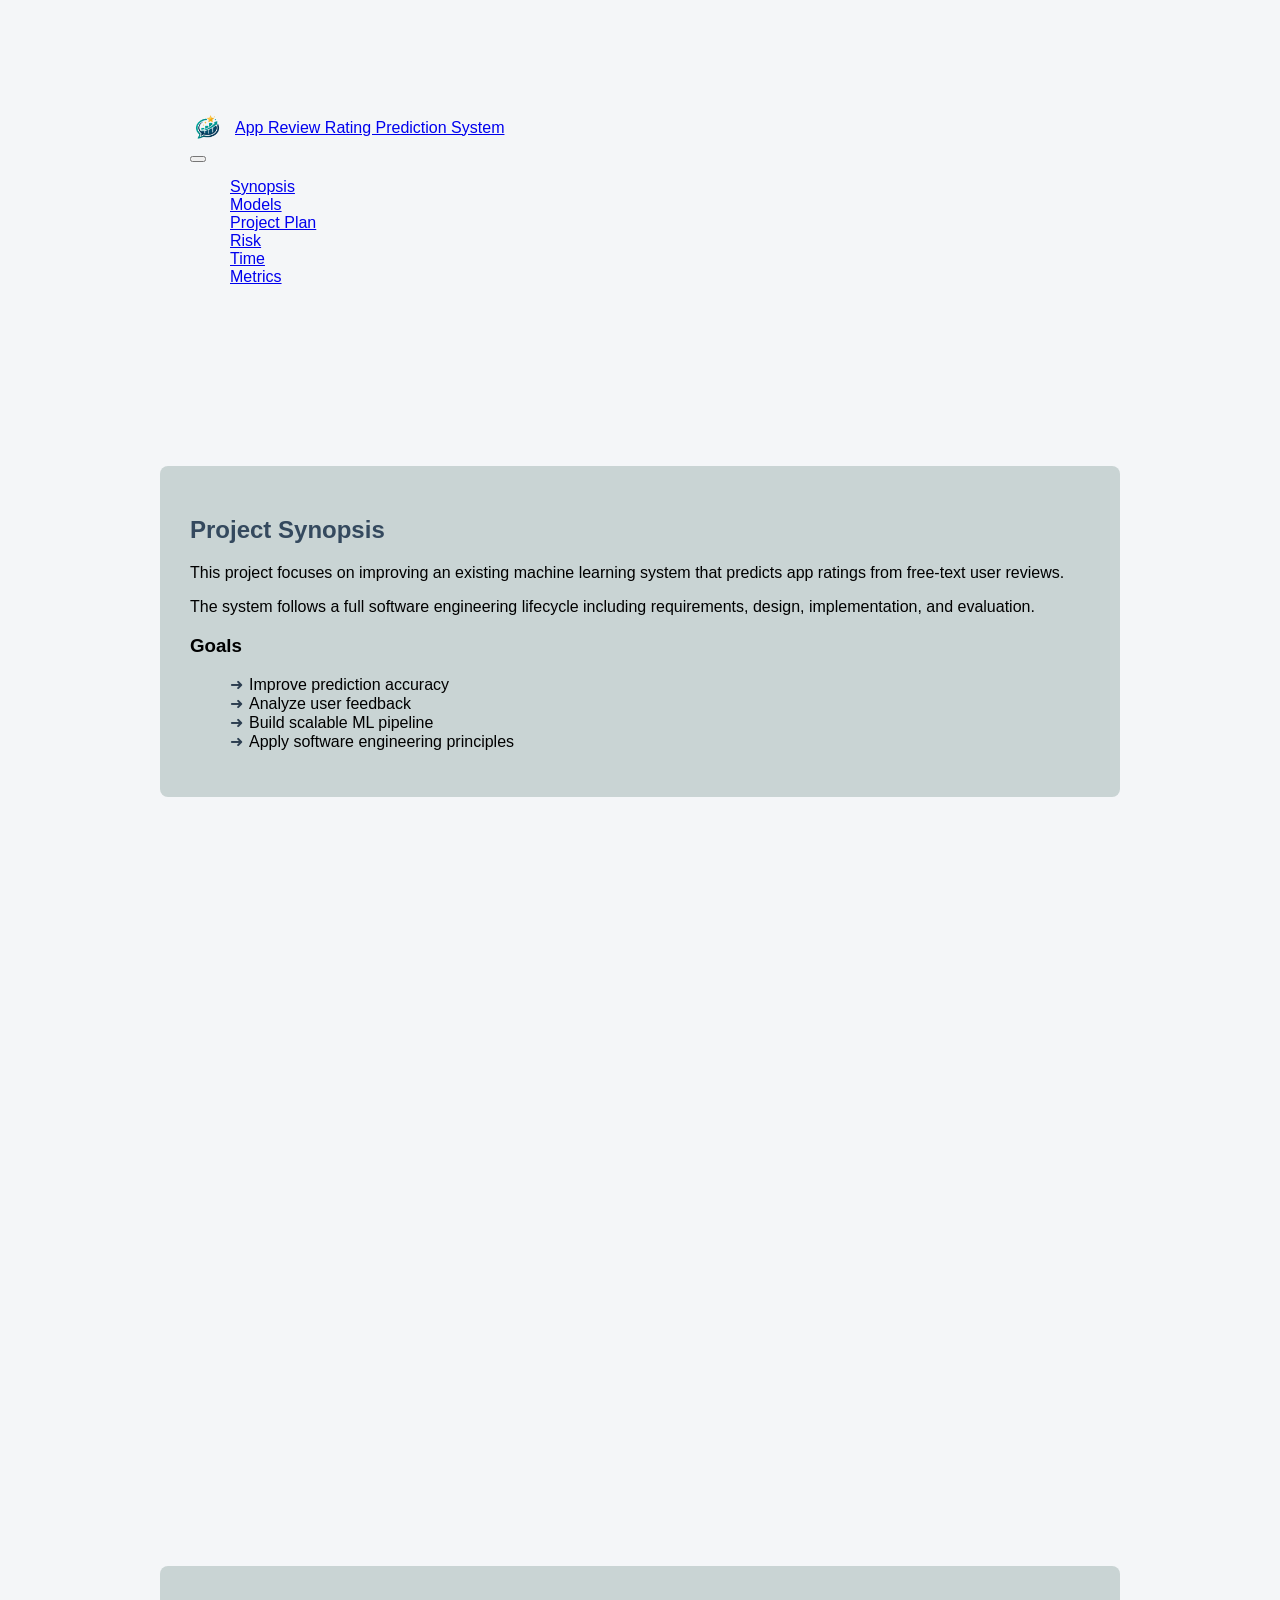
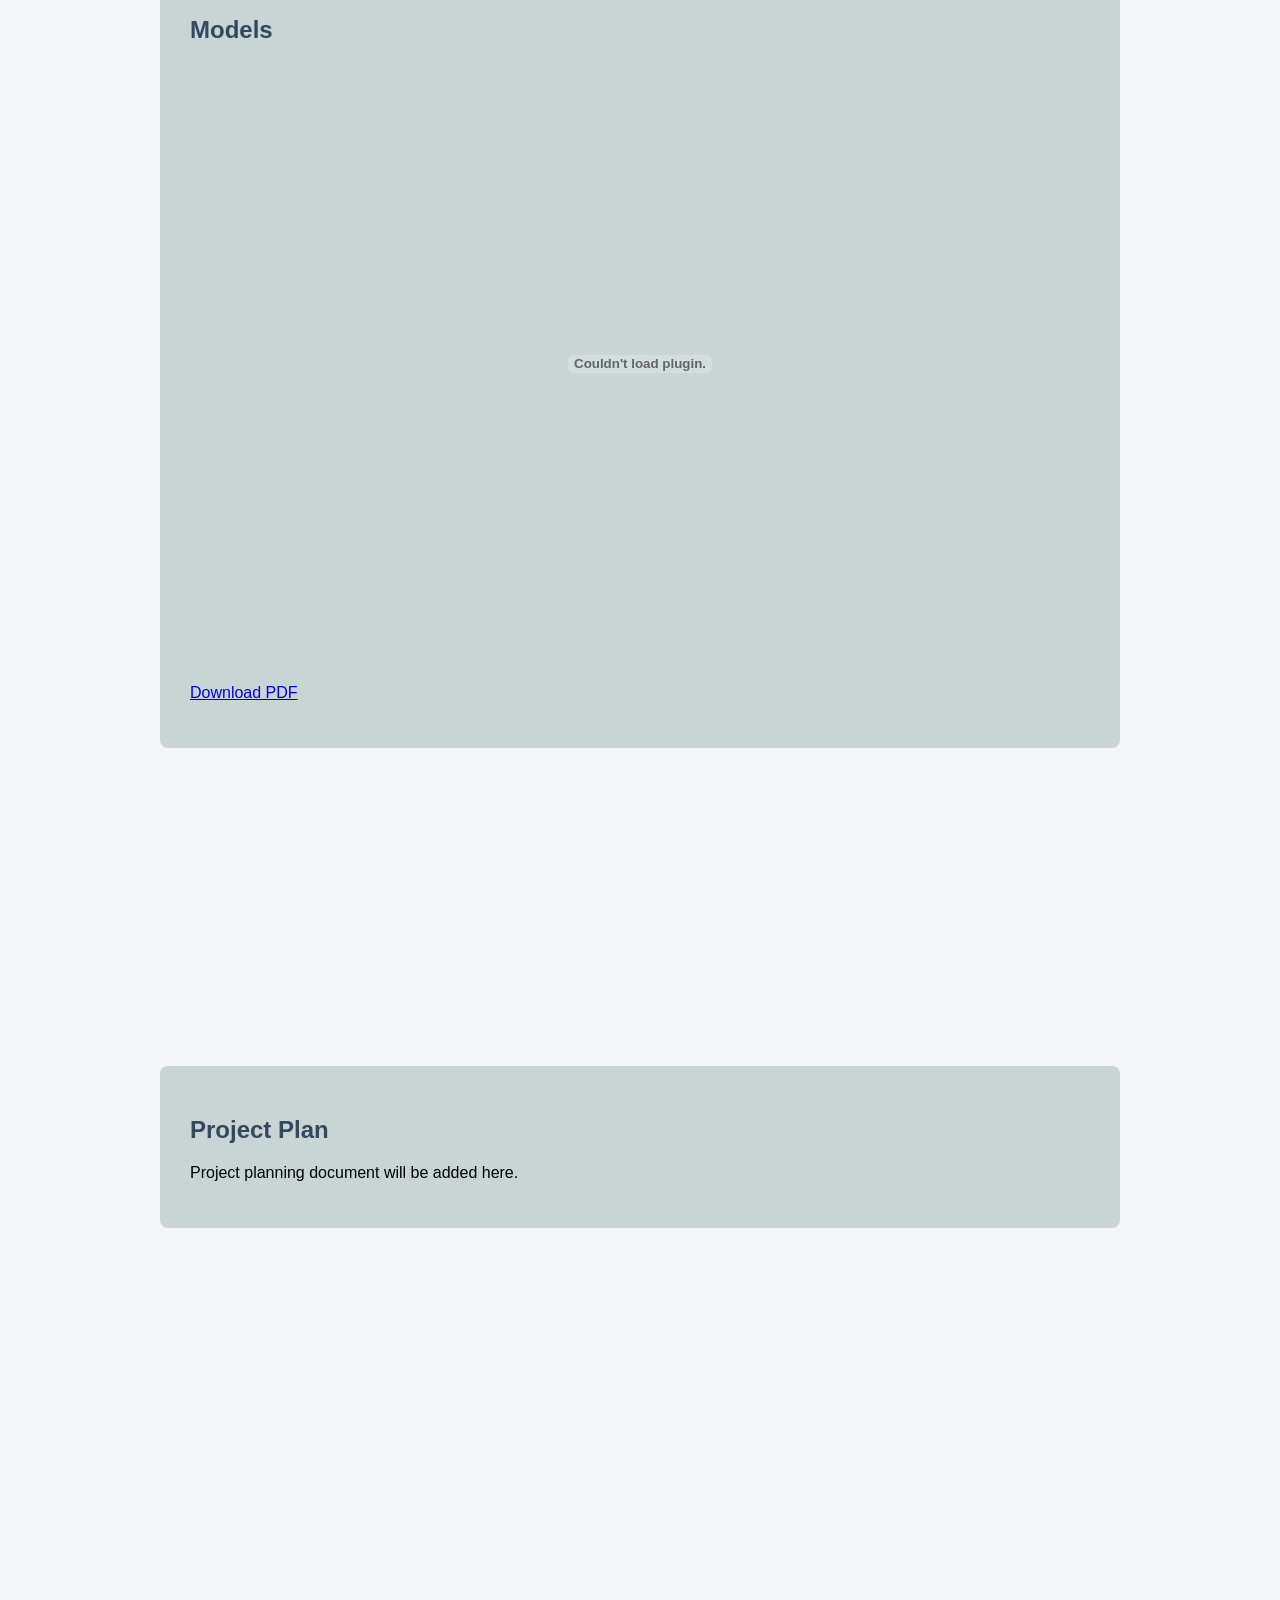
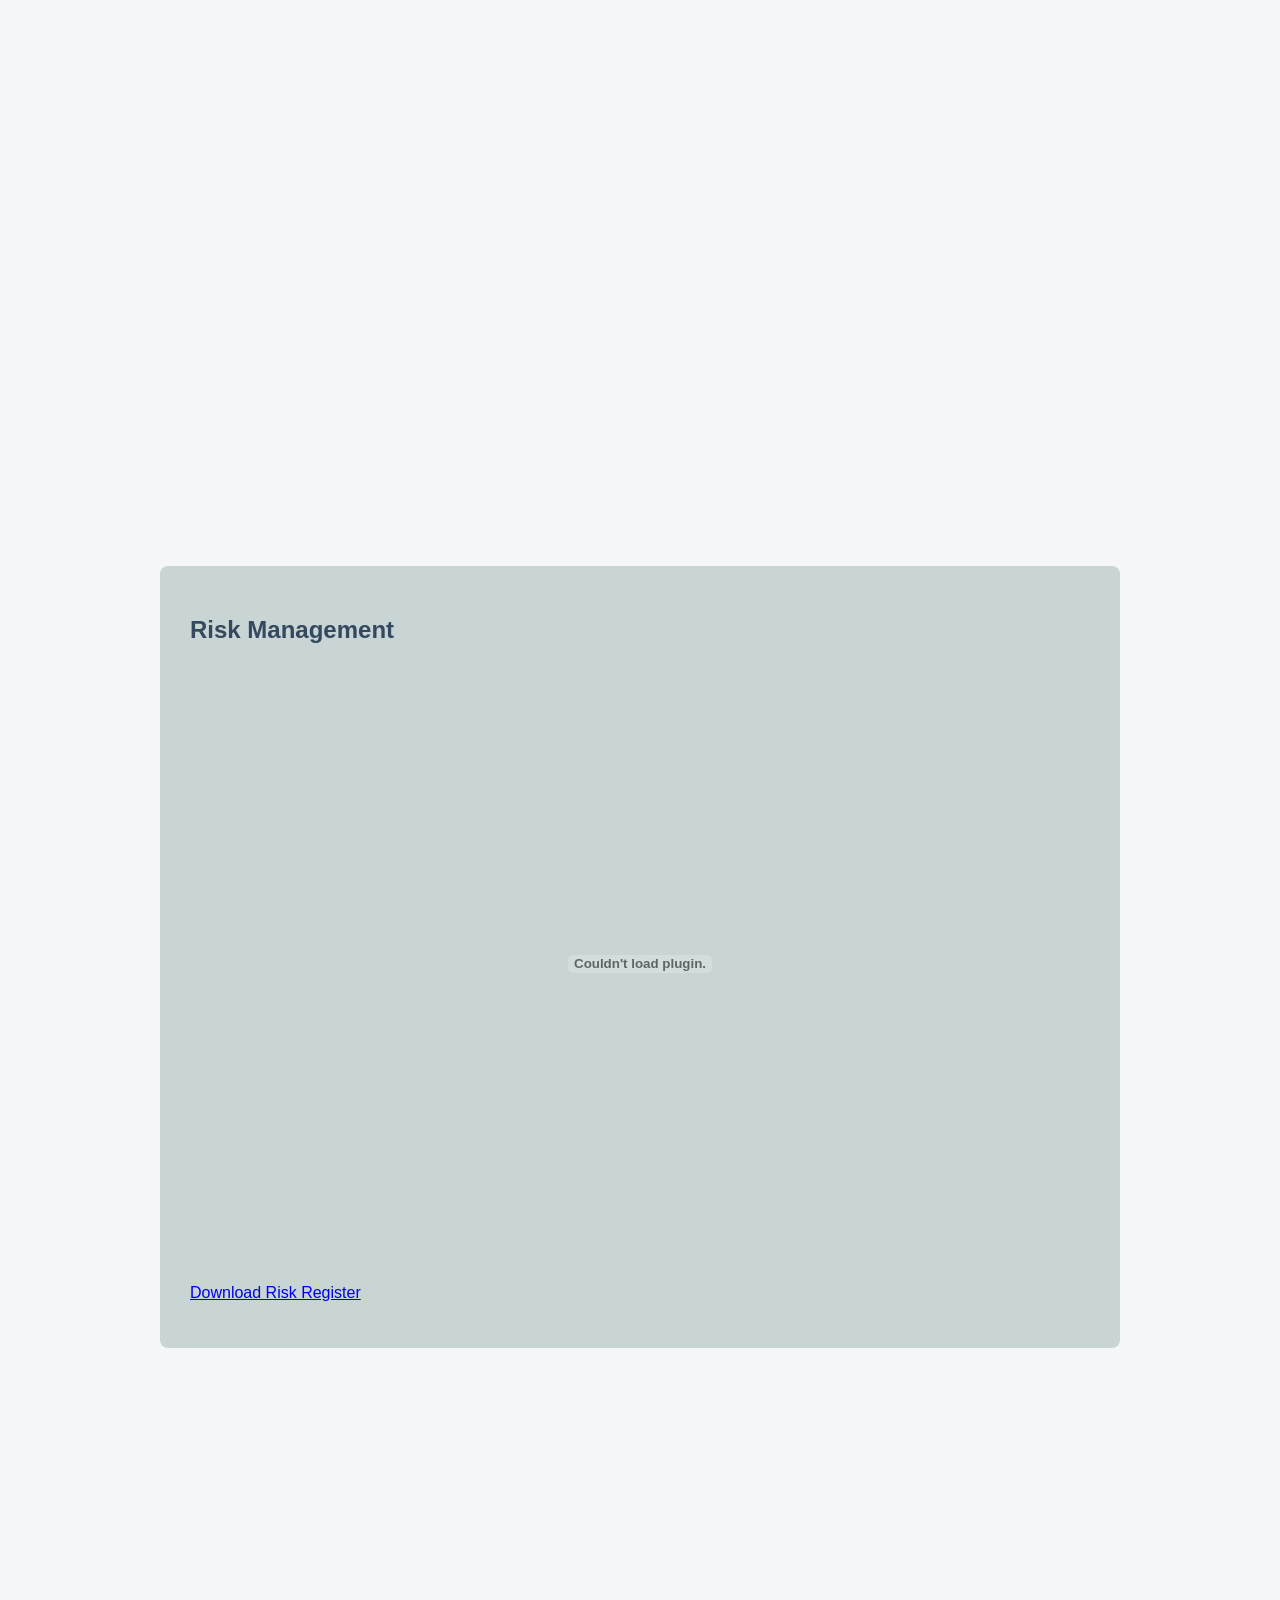
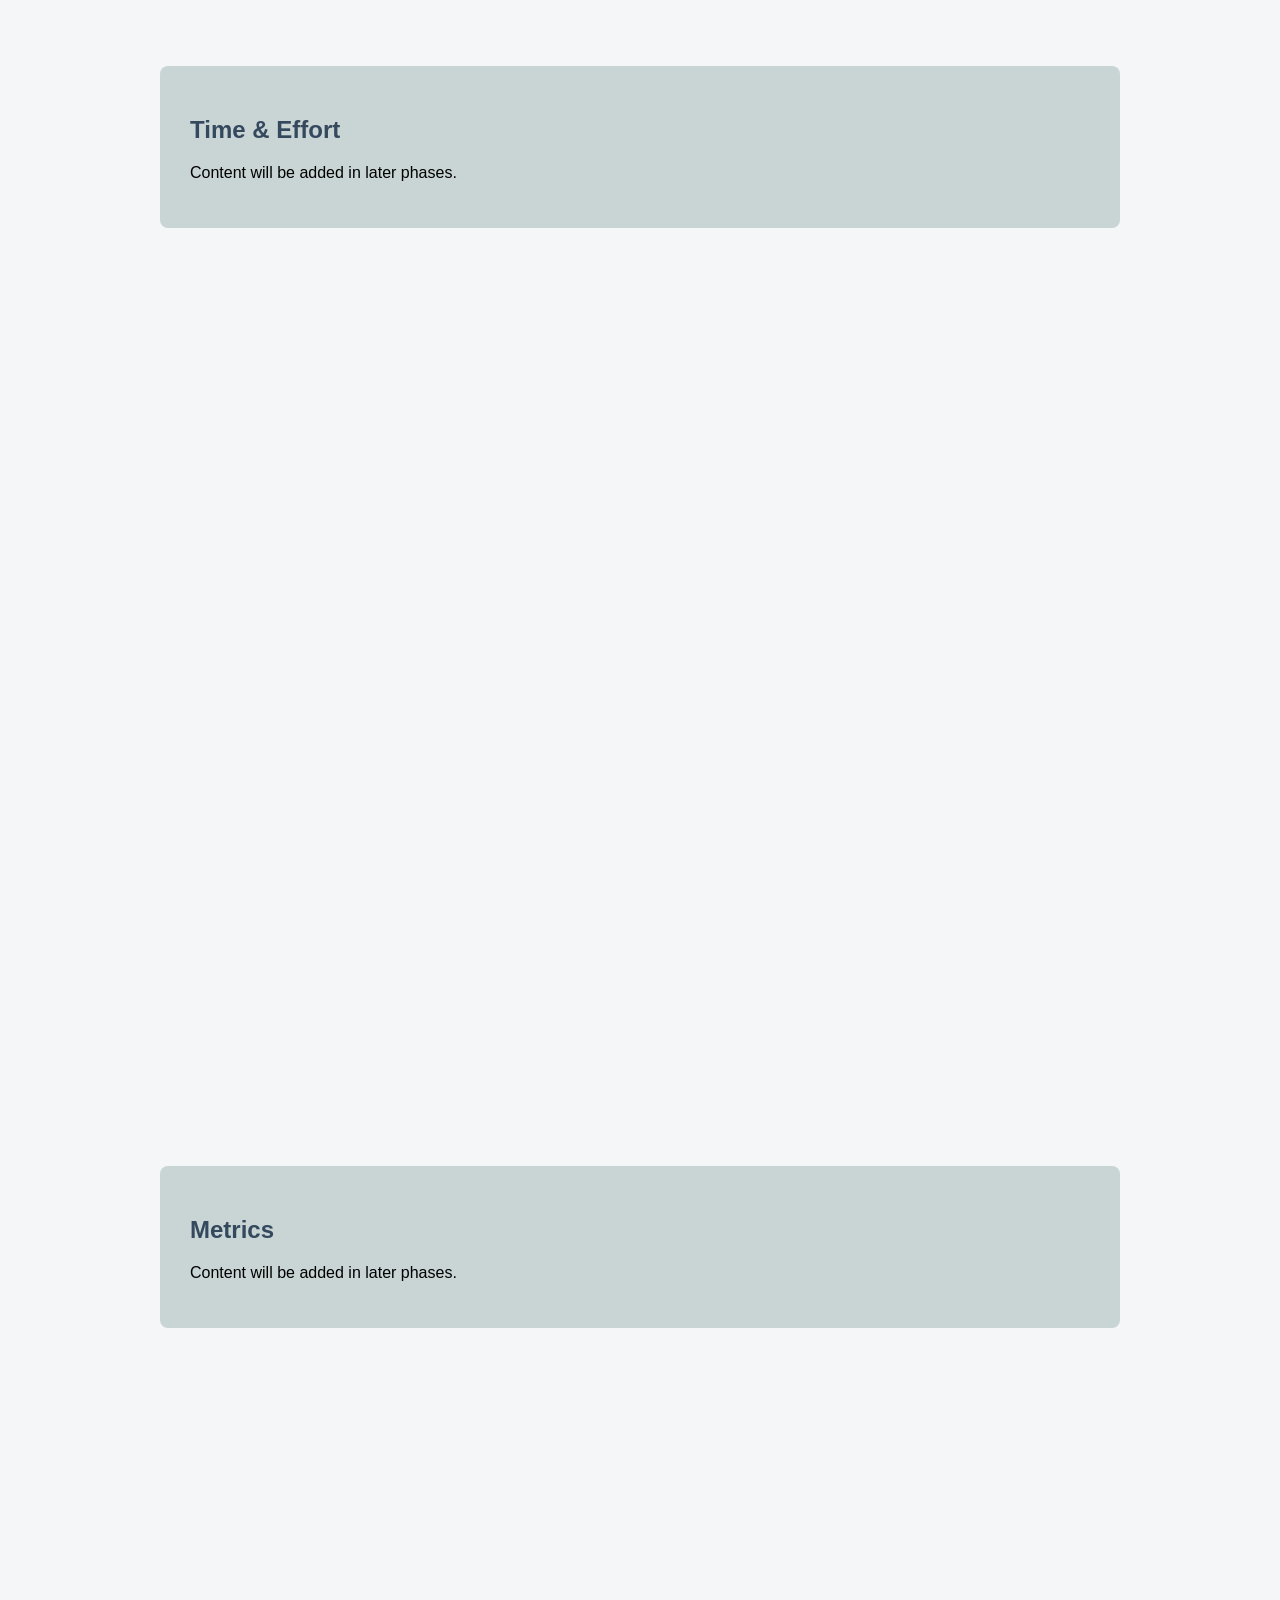
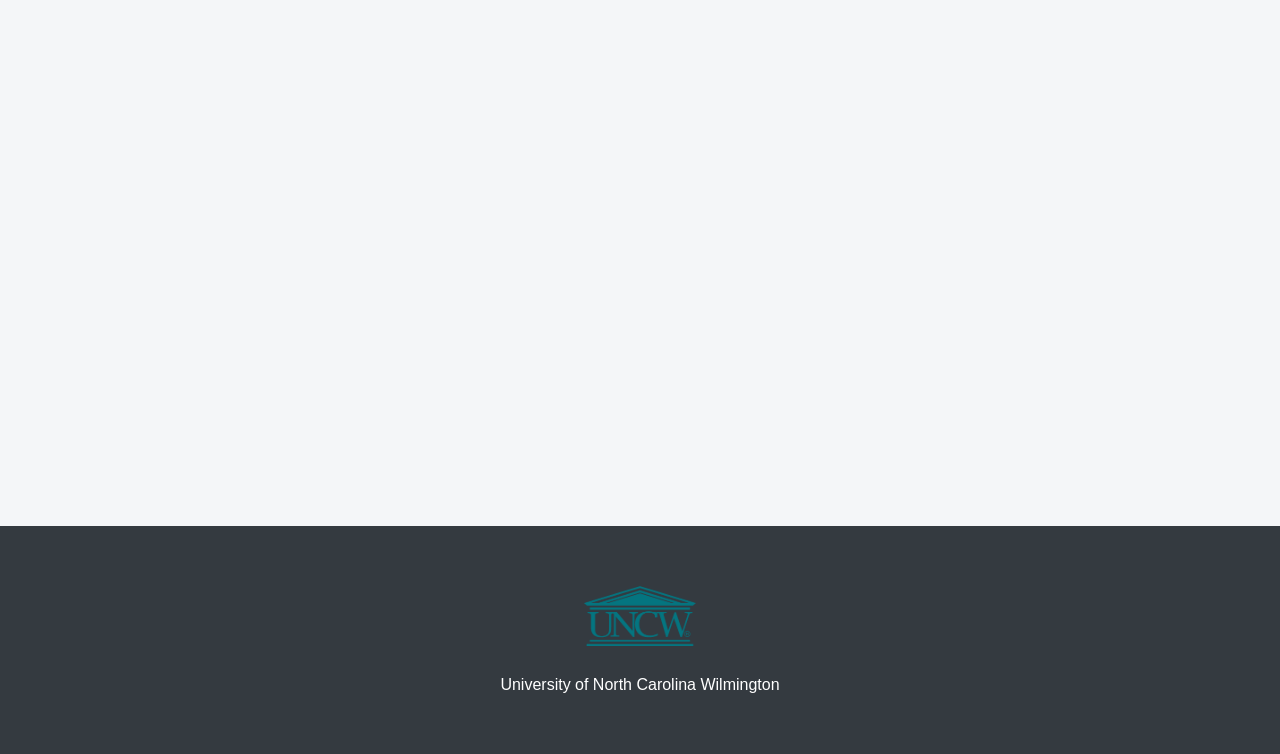
==== index.html @ 2e6eb242 "Add initial webpage files" ====
<!DOCTYPE html>
<html lang="en">

<head>
    <meta charset="utf-8">
    <meta name="viewport" content="width=device-width, initial-scale=1">

    <title>App Review Project</title>

    <link href="vendor/bootstrap/css/bootstrap.min.css" rel="stylesheet">
    <link href="css/scrolling-nav.css" rel="stylesheet">
    <link href="css/custom.css" rel="stylesheet">

</head>

<body id="page-top">

<!-- NAVBAR -->
<nav class="navbar navbar-expand-lg navbar-dark bg-dark fixed-top" id="mainNav">
    <div class="container">

        <a class="navbar-brand js-scroll-trigger" href="#page-top" style="display:flex; align-items:center; padding:0;">
            <img src="contents/app_logo.png" style="height:35px; margin-right:10px;" alt="Logo">
            <span style="font-size:16px; white-space:nowrap;">
                App Review Rating Prediction System
            </span>
        </a>

        <button class="navbar-toggler" type="button"
            data-toggle="collapse"
            data-target="#navbarResponsive">

            <span class="navbar-toggler-icon"></span>
        </button>

        <div class="collapse navbar-collapse" id="navbarResponsive">
            <ul class="navbar-nav ml-auto">

        <li class="nav-item"><a class="nav-link js-scroll-trigger" href="#synopsis">Synopsis</a></li>
        <li class="nav-item"><a class="nav-link js-scroll-trigger" href="#models">Models</a></li>
        <li class="nav-item"><a class="nav-link js-scroll-trigger" href="#plan">Project Plan</a></li>
        <li class="nav-item"><a class="nav-link js-scroll-trigger" href="#risk">Risk</a></li>
        <li class="nav-item"><a class="nav-link js-scroll-trigger" href="#time">Time</a></li>
        <li class="nav-item"><a class="nav-link js-scroll-trigger" href="#metrics">Metrics</a></li>

            </ul>
        </div>

    </div>
</nav>

<!-- SYNOPSIS -->
<section id="synopsis">
    <div class="container content-box">

        <h2>Project Synopsis</h2>

        <p>
        This project focuses on improving an existing machine learning system that predicts app ratings from free-text user reviews.
        </p>

        <p>
        The system follows a full software engineering lifecycle including requirements, design, implementation, and evaluation.
        </p>

        <h3>Goals</h3>
        <ul>
            <li>Improve prediction accuracy</li>
            <li>Analyze user feedback</li>
            <li>Build scalable ML pipeline</li>
            <li>Apply software engineering principles</li>
        </ul>

    </div>
</section>

<!-- MODELS -->
<section id="models">
    <div class="container content-box">
        <h2>Models</h2>

        <embed src="contents/model.pdf" width="100%" height="600px">

        <p>
            <a href="contents/model.pdf" target="_blank">Download PDF</a>
        </p>
    </div>
</section>

<!-- PROJECT PLAN -->
<section id="plan">
    <div class="container content-box">
        <h2>Project Plan</h2>
        <p>Project planning document will be added here.</p>
    </div>
</section>

<!-- RISK -->
<section id="risk">
    <div class="container content-box">
        <h2>Risk Management</h2>

        <embed src="contents/risk_register.pdf" width="100%" height="600px">

        <p>
            <a href="contents/risk_register.pdf" target="_blank">Download Risk Register</a>
        </p>
    </div>
</section>

<!-- TIME -->
<section id="time">
    <div class="container content-box">
        <h2>Time & Effort</h2>
        <p>Content will be added in later phases.</p>
    </div>
</section>

<!-- METRICS -->
<section id="metrics">
    <div class="container content-box">
        <h2>Metrics</h2>
        <p>Content will be added in later phases.</p>
    </div>
</section>

<footer class="footer">
    <div class="container text-center">

        <img src="contents/logo.png" 
             alt="UNCW Logo" 
             style="height:60px; width:auto; margin-bottom:10px;">

        <p>University of North Carolina Wilmington</p>

    </div>
</footer>

<script src="vendor/jquery/jquery.min.js"></script>
<script src="vendor/bootstrap/js/bootstrap.bundle.min.js"></script>
<script src="vendor/jquery-easing/jquery.easing.min.js"></script>
<script src="js/scrolling-nav.js"></script>

</body>
</html>
---- css/scrolling-nav.css ----
/*!
 * Start Bootstrap - Scrolling Nav (https://startbootstrap.com/template-overviews/scrolling-nav)
 * Copyright 2013-2017 Start Bootstrap
 * Licensed under MIT (https://github.com/BlackrockDigital/startbootstrap-scrolling-nav/blob/master/LICENSE)
 */

header {
  padding: 154px 0 100px;
}

@media (min-width: 992px) {
  header {
    padding: 156px 0 100px;
  }
}

section {
  padding: 150px 0;
}

.tabSpace{
    padding-left:2em;
}
---- css/custom.css ----
/* =========================
   BASE
========================= */

body {
    margin: 0;
    padding-top: 70px;
    background-color: #f4f6f8;
    font-family: 'Segoe UI', sans-serif;
    scroll-behavior: smooth;
}

/* =========================
   NAVBAR
========================= */
.navbar-brand {
    padding-top: 0 !important;
    padding-bottom: 0 !important;
}

.navbar-nav .nav-link {
    padding-top: 0 !important;
    padding-bottom: 0 !important;
}

/* =========================
   CONTENT BOX
========================= */

.container {
    max-width: 900px;
    margin: 40px auto;
}

.content-box {
    background: rgb(201, 212, 212);
    padding: 30px;
    border-radius: 8px;
}

/* =========================
   HEADINGS
========================= */

h1 {
    color: #2c3e50;
}

h2 {
    color: #34495e;
}

/* =========================
   SECTIONS
========================= */

section {
    padding: 100px 60px;
    min-height: 100vh;
}

/* =========================
   LIST STYLE
========================= */

ul {
    margin-top: 15px;
    list-style: none;
}

section ul li {
    display: flex;
    align-items: center;
    gap: 6px;
}

section ul li::before {
    content: "➜";
    color: #2c3e50;
}

/* =========================
   FOOTER
========================= */

.footer {
    text-align: center;
    padding: 20px;
    background-color: #343a40;
    color: white;
}
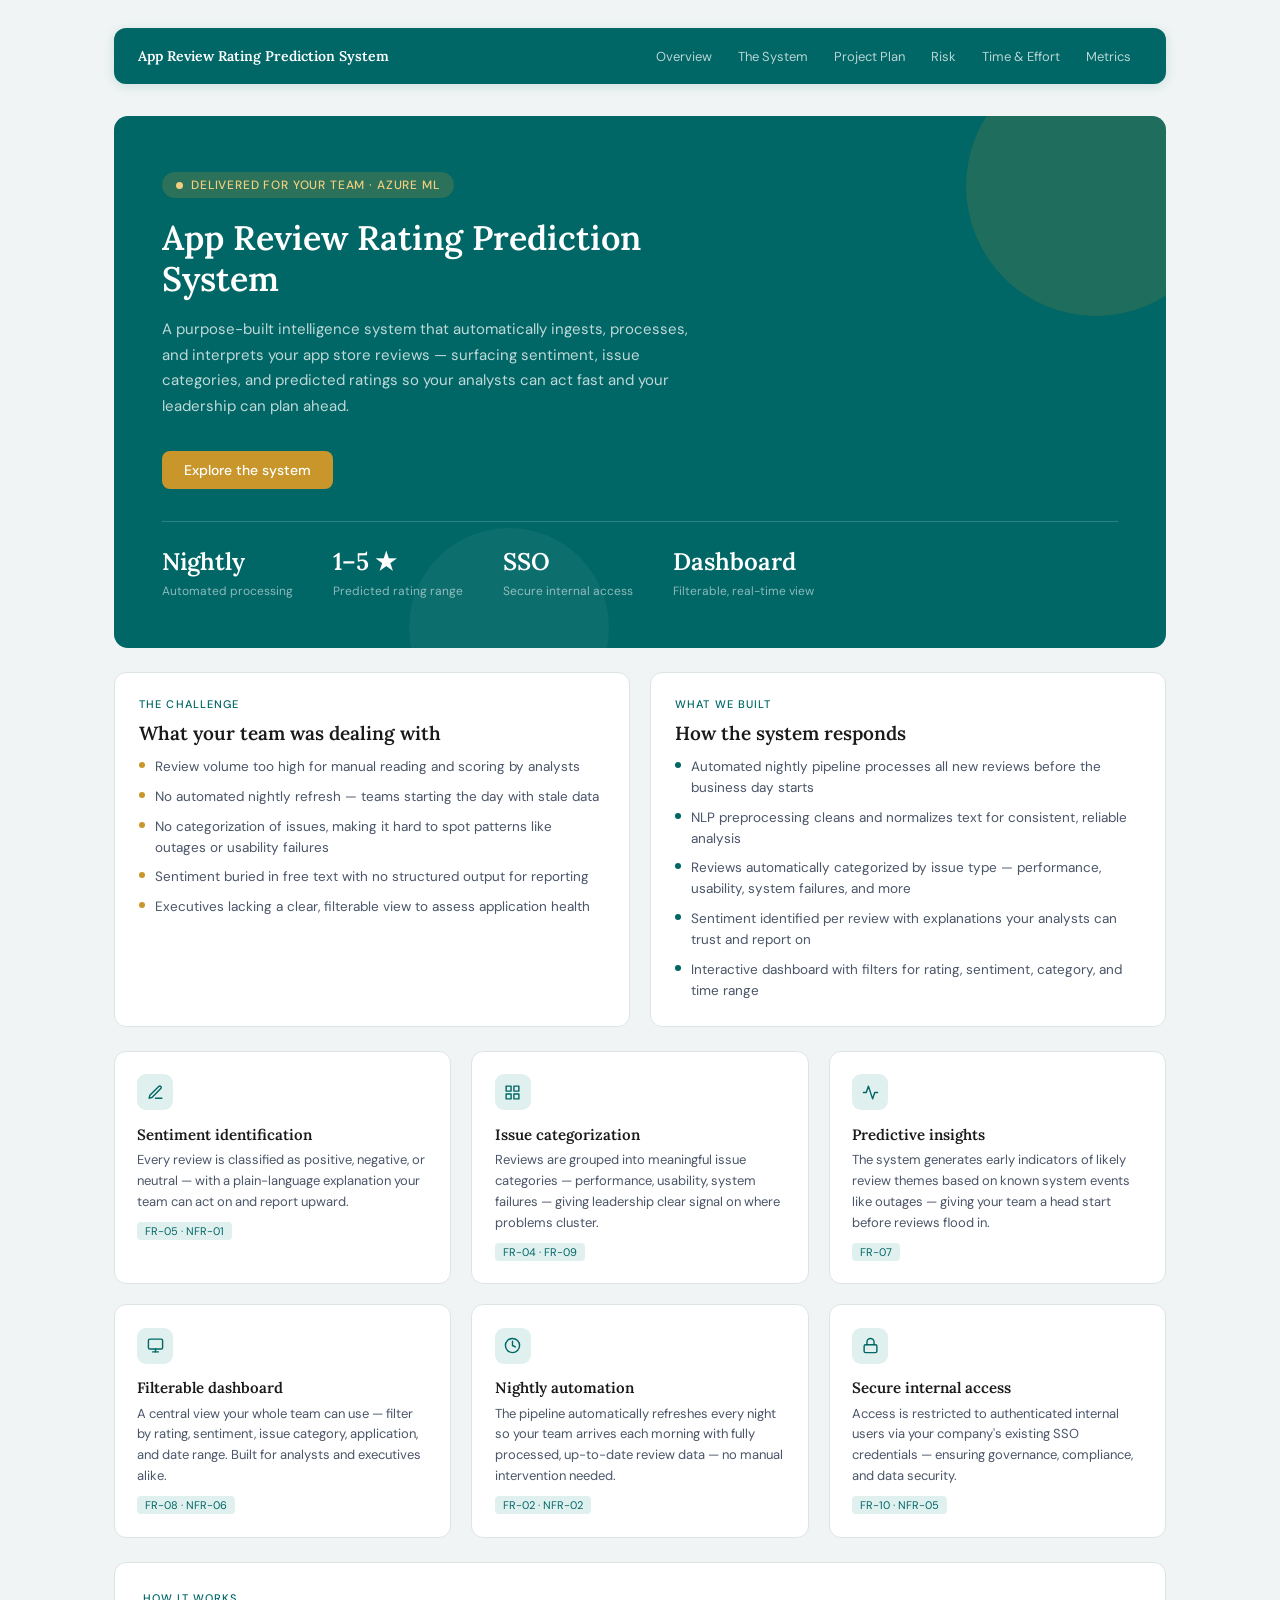
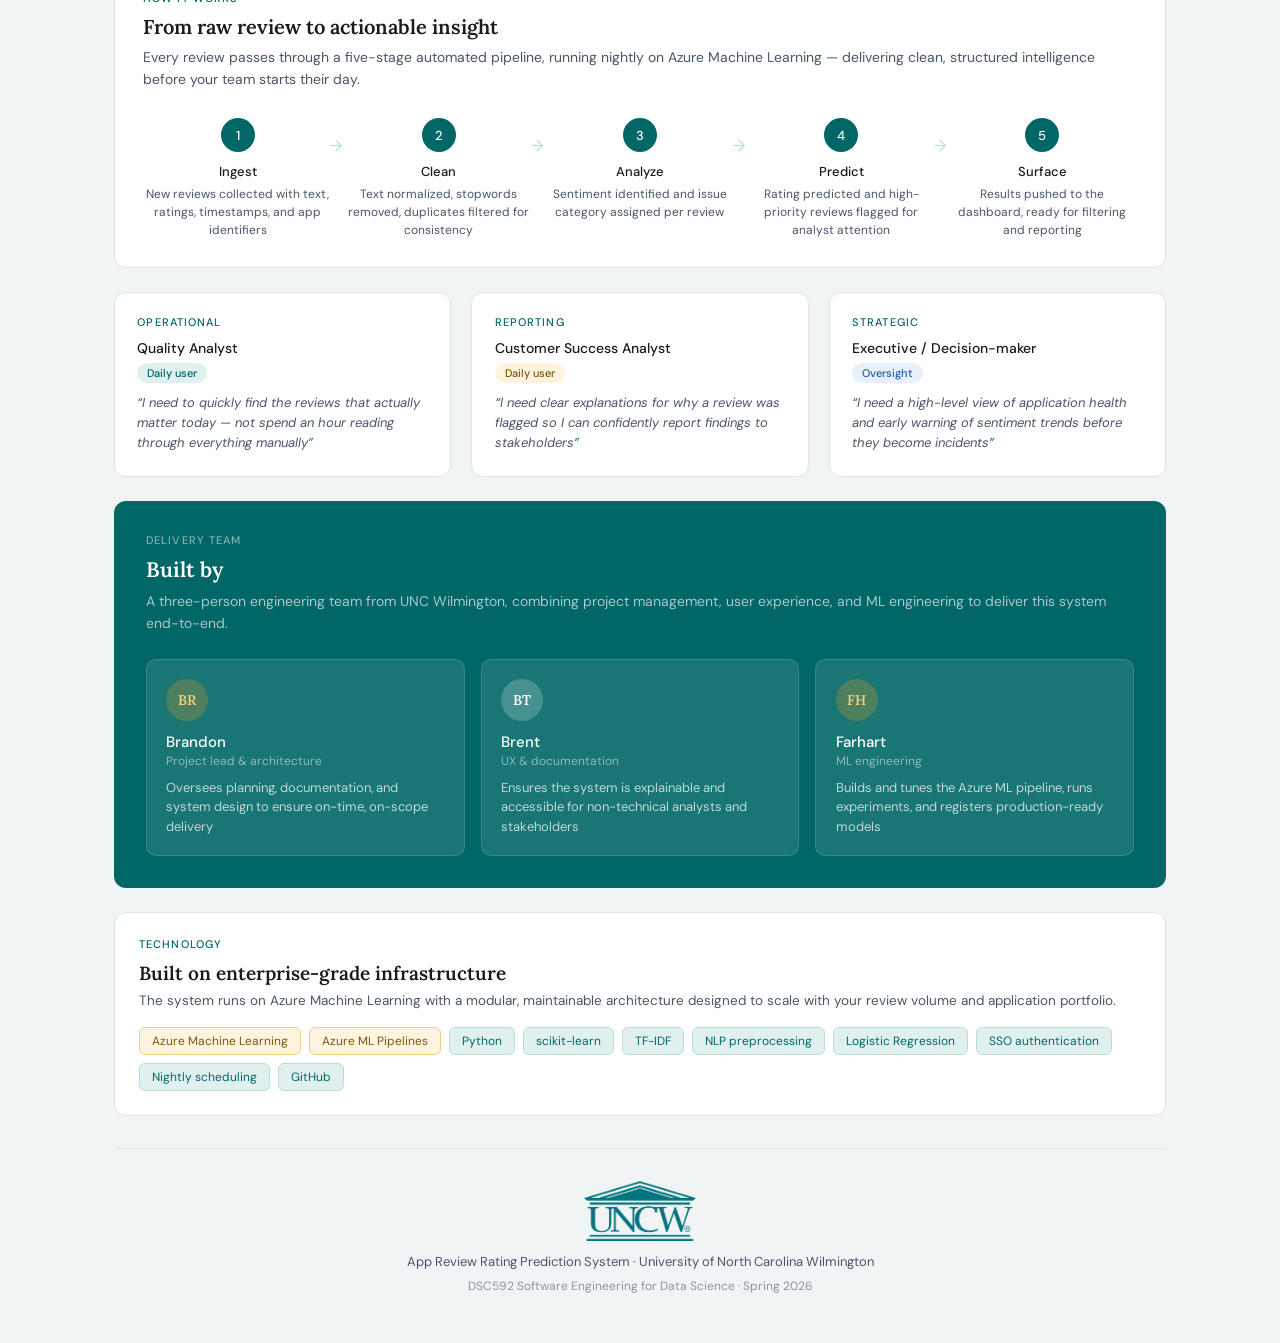
==== commit 70bceacb: "Other pages added and updated" ====
--- a/index.html
+++ b/index.html
@@ -1,145 +1,277 @@
 <!DOCTYPE html>
 <html lang="en">
-
 <head>
-    <meta charset="utf-8">
-    <meta name="viewport" content="width=device-width, initial-scale=1">
-
-    <title>App Review Project</title>
-
-    <link href="vendor/bootstrap/css/bootstrap.min.css" rel="stylesheet">
-    <link href="css/scrolling-nav.css" rel="stylesheet">
-    <link href="css/custom.css" rel="stylesheet">
-
+  <meta charset="utf-8">
+  <meta name="viewport" content="width=device-width, initial-scale=1">
+  <title>App Review Rating Prediction System</title>
+  <link rel="stylesheet" href="css/shared.css">
+  <link rel="preconnect" href="https://fonts.googleapis.com">
+  <link rel="preconnect" href="https://fonts.gstatic.com" crossorigin>
+  <link href="https://fonts.googleapis.com/css2?family=Lora:wght@400;600&family=DM+Sans:ital,wght@0,400;0,500;1,400&display=swap" rel="stylesheet">
 </head>
-
-<body id="page-top">
-
-<!-- NAVBAR -->
-<nav class="navbar navbar-expand-lg navbar-dark bg-dark fixed-top" id="mainNav">
-    <div class="container">
-
-        <a class="navbar-brand js-scroll-trigger" href="#page-top" style="display:flex; align-items:center; padding:0;">
-            <img src="contents/app_logo.png" style="height:35px; margin-right:10px;" alt="Logo">
-            <span style="font-size:16px; white-space:nowrap;">
-                App Review Rating Prediction System
-            </span>
-        </a>
-
-        <button class="navbar-toggler" type="button"
-            data-toggle="collapse"
-            data-target="#navbarResponsive">
-
-            <span class="navbar-toggler-icon"></span>
-        </button>
-
-        <div class="collapse navbar-collapse" id="navbarResponsive">
-            <ul class="navbar-nav ml-auto">
-
-        <li class="nav-item"><a class="nav-link js-scroll-trigger" href="#synopsis">Synopsis</a></li>
-        <li class="nav-item"><a class="nav-link js-scroll-trigger" href="#models">Models</a></li>
-        <li class="nav-item"><a class="nav-link js-scroll-trigger" href="#plan">Project Plan</a></li>
-        <li class="nav-item"><a class="nav-link js-scroll-trigger" href="#risk">Risk</a></li>
-        <li class="nav-item"><a class="nav-link js-scroll-trigger" href="#time">Time</a></li>
-        <li class="nav-item"><a class="nav-link js-scroll-trigger" href="#metrics">Metrics</a></li>
-
-            </ul>
-        </div>
-
-    </div>
-</nav>
-
-<!-- SYNOPSIS -->
-<section id="synopsis">
-    <div class="container content-box">
-
-        <h2>Project Synopsis</h2>
-
-        <p>
-        This project focuses on improving an existing machine learning system that predicts app ratings from free-text user reviews.
-        </p>
-
-        <p>
-        The system follows a full software engineering lifecycle including requirements, design, implementation, and evaluation.
-        </p>
-
-        <h3>Goals</h3>
-        <ul>
-            <li>Improve prediction accuracy</li>
-            <li>Analyze user feedback</li>
-            <li>Build scalable ML pipeline</li>
-            <li>Apply software engineering principles</li>
-        </ul>
-
-    </div>
-</section>
-
-<!-- MODELS -->
-<section id="models">
-    <div class="container content-box">
-        <h2>Models</h2>
-
-        <embed src="contents/model.pdf" width="100%" height="600px">
-
-        <p>
-            <a href="contents/model.pdf" target="_blank">Download PDF</a>
-        </p>
-    </div>
-</section>
-
-<!-- PROJECT PLAN -->
-<section id="plan">
-    <div class="container content-box">
-        <h2>Project Plan</h2>
-        <p>Project planning document will be added here.</p>
-    </div>
-</section>
-
-<!-- RISK -->
-<section id="risk">
-    <div class="container content-box">
-        <h2>Risk Management</h2>
-
-        <embed src="contents/risk_register.pdf" width="100%" height="600px">
-
-        <p>
-            <a href="contents/risk_register.pdf" target="_blank">Download Risk Register</a>
-        </p>
-    </div>
-</section>
-
-<!-- TIME -->
-<section id="time">
-    <div class="container content-box">
-        <h2>Time & Effort</h2>
-        <p>Content will be added in later phases.</p>
-    </div>
-</section>
-
-<!-- METRICS -->
-<section id="metrics">
-    <div class="container content-box">
-        <h2>Metrics</h2>
-        <p>Content will be added in later phases.</p>
-    </div>
-</section>
-
-<footer class="footer">
-    <div class="container text-center">
-
-        <img src="contents/logo.png" 
-             alt="UNCW Logo" 
-             style="height:60px; width:auto; margin-bottom:10px;">
-
-        <p>University of North Carolina Wilmington</p>
-
-    </div>
-</footer>
-
-<script src="vendor/jquery/jquery.min.js"></script>
-<script src="vendor/bootstrap/js/bootstrap.bundle.min.js"></script>
-<script src="vendor/jquery-easing/jquery.easing.min.js"></script>
-<script src="js/scrolling-nav.js"></script>
+<body>
+
+<div class="page">
+
+  <!-- NAV -->
+  <nav class="nav">
+    <span class="nav-brand">App Review Rating Prediction System</span>
+    <div class="nav-links">
+      <a href="index.html" class="active">Overview</a>
+      <a href="system.html">The System</a>
+      <a href="plan.html">Project Plan</a>
+      <a href="risk.html">Risk</a>
+      <a href="time.html">Time & Effort</a>
+      <a href="metrics.html" class="active">Metrics</a>
+    </div>
+  </nav>
+
+  <!-- HERO -->
+  <div class="hero">
+    <div class="orb1"></div>
+    <div class="orb2"></div>
+    <div class="eyebrow">
+      <div class="eyebrow-dot"></div>
+      <div class="eyebrow-text">Delivered for your team · Azure ML</div>
+    </div>
+    <h1>App Review Rating Prediction System</h1>
+    <p class="hero-desc">A purpose-built intelligence system that automatically ingests, processes, and interprets your app store reviews — surfacing sentiment, issue categories, and predicted ratings so your analysts can act fast and your leadership can plan ahead.</p>
+    <a href="#" class="hero-cta">Explore the system</a>
+    <hr class="hero-divider">
+    <div class="hero-stats">
+      <div><span class="hstat-num">Nightly</span><span class="hstat-lbl">Automated processing</span></div>
+      <div><span class="hstat-num">1–5 ★</span><span class="hstat-lbl">Predicted rating range</span></div>
+      <div><span class="hstat-num">SSO</span><span class="hstat-lbl">Secure internal access</span></div>
+      <div><span class="hstat-num">Dashboard</span><span class="hstat-lbl">Filterable, real-time view</span></div>
+    </div>
+  </div>
+
+  <!-- PROBLEM / SOLUTION -->
+  <div class="band">
+    <div class="band-card">
+      <div class="sec-label">The challenge</div>
+      <h2>What your team was dealing with</h2>
+      <div class="dot-list">
+        <div class="dot-row"><div class="dot dot-gold"></div>Review volume too high for manual reading and scoring by analysts</div>
+        <div class="dot-row"><div class="dot dot-gold"></div>No automated nightly refresh — teams starting the day with stale data</div>
+        <div class="dot-row"><div class="dot dot-gold"></div>No categorization of issues, making it hard to spot patterns like outages or usability failures</div>
+        <div class="dot-row"><div class="dot dot-gold"></div>Sentiment buried in free text with no structured output for reporting</div>
+        <div class="dot-row"><div class="dot dot-gold"></div>Executives lacking a clear, filterable view to assess application health</div>
+      </div>
+    </div>
+    <div class="band-card">
+      <div class="sec-label">What we built</div>
+      <h2>How the system responds</h2>
+      <div class="dot-list">
+        <div class="dot-row"><div class="dot dot-teal"></div>Automated nightly pipeline processes all new reviews before the business day starts</div>
+        <div class="dot-row"><div class="dot dot-teal"></div>NLP preprocessing cleans and normalizes text for consistent, reliable analysis</div>
+        <div class="dot-row"><div class="dot dot-teal"></div>Reviews automatically categorized by issue type — performance, usability, system failures, and more</div>
+        <div class="dot-row"><div class="dot dot-teal"></div>Sentiment identified per review with explanations your analysts can trust and report on</div>
+        <div class="dot-row"><div class="dot dot-teal"></div>Interactive dashboard with filters for rating, sentiment, category, and time range</div>
+      </div>
+    </div>
+  </div>
+
+  <!-- CAPABILITIES -->
+  <div class="caps-grid">
+    <div class="cap">
+      <div class="cap-icon">
+        <svg viewBox="0 0 24 24" fill="none" stroke-width="2" stroke-linecap="round" stroke-linejoin="round">
+          <path d="M12 20h9"/><path d="M16.5 3.5a2.121 2.121 0 013 3L7 19l-4 1 1-4L16.5 3.5z"/>
+        </svg>
+      </div>
+      <h3>Sentiment identification</h3>
+      <p>Every review is classified as positive, negative, or neutral — with a plain-language explanation your team can act on and report upward.</p>
+      <span class="cap-tag">FR-05 · NFR-01</span>
+    </div>
+    <div class="cap">
+      <div class="cap-icon">
+        <svg viewBox="0 0 24 24" fill="none" stroke-width="2" stroke-linecap="round" stroke-linejoin="round">
+          <rect x="3" y="3" width="7" height="7"/><rect x="14" y="3" width="7" height="7"/>
+          <rect x="3" y="14" width="7" height="7"/><rect x="14" y="14" width="7" height="7"/>
+        </svg>
+      </div>
+      <h3>Issue categorization</h3>
+      <p>Reviews are grouped into meaningful issue categories — performance, usability, system failures — giving leadership clear signal on where problems cluster.</p>
+      <span class="cap-tag">FR-04 · FR-09</span>
+    </div>
+    <div class="cap">
+      <div class="cap-icon">
+        <svg viewBox="0 0 24 24" fill="none" stroke-width="2" stroke-linecap="round" stroke-linejoin="round">
+          <polyline points="22 12 18 12 15 21 9 3 6 12 2 12"/>
+        </svg>
+      </div>
+      <h3>Predictive insights</h3>
+      <p>The system generates early indicators of likely review themes based on known system events like outages — giving your team a head start before reviews flood in.</p>
+      <span class="cap-tag">FR-07</span>
+    </div>
+    <div class="cap">
+      <div class="cap-icon">
+        <svg viewBox="0 0 24 24" fill="none" stroke-width="2" stroke-linecap="round" stroke-linejoin="round">
+          <rect x="2" y="3" width="20" height="14" rx="2"/>
+          <line x1="8" y1="21" x2="16" y2="21"/><line x1="12" y1="17" x2="12" y2="21"/>
+        </svg>
+      </div>
+      <h3>Filterable dashboard</h3>
+      <p>A central view your whole team can use — filter by rating, sentiment, issue category, application, and date range. Built for analysts and executives alike.</p>
+      <span class="cap-tag">FR-08 · NFR-06</span>
+    </div>
+    <div class="cap">
+      <div class="cap-icon">
+        <svg viewBox="0 0 24 24" fill="none" stroke-width="2" stroke-linecap="round" stroke-linejoin="round">
+          <circle cx="12" cy="12" r="10"/><polyline points="12 6 12 12 16 14"/>
+        </svg>
+      </div>
+      <h3>Nightly automation</h3>
+      <p>The pipeline automatically refreshes every night so your team arrives each morning with fully processed, up-to-date review data — no manual intervention needed.</p>
+      <span class="cap-tag">FR-02 · NFR-02</span>
+    </div>
+    <div class="cap">
+      <div class="cap-icon">
+        <svg viewBox="0 0 24 24" fill="none" stroke-width="2" stroke-linecap="round" stroke-linejoin="round">
+          <rect x="3" y="11" width="18" height="11" rx="2"/><path d="M7 11V7a5 5 0 0110 0v4"/>
+        </svg>
+      </div>
+      <h3>Secure internal access</h3>
+      <p>Access is restricted to authenticated internal users via your company's existing SSO credentials — ensuring governance, compliance, and data security.</p>
+      <span class="cap-tag">FR-10 · NFR-05</span>
+    </div>
+  </div>
+
+  <!-- PIPELINE -->
+  <div class="pipeline">
+    <div class="sec-label">How it works</div>
+    <h2>From raw review to actionable insight</h2>
+    <p class="pipeline-sub">Every review passes through a five-stage automated pipeline, running nightly on Azure Machine Learning — delivering clean, structured intelligence before your team starts their day.</p>
+    <div class="steps">
+      <div class="step">
+        <div class="step-num">1</div>
+        <h4>Ingest</h4>
+        <p>New reviews collected with text, ratings, timestamps, and app identifiers</p>
+        <div class="step-arr">→</div>
+      </div>
+      <div class="step">
+        <div class="step-num">2</div>
+        <h4>Clean</h4>
+        <p>Text normalized, stopwords removed, duplicates filtered for consistency</p>
+        <div class="step-arr">→</div>
+      </div>
+      <div class="step">
+        <div class="step-num">3</div>
+        <h4>Analyze</h4>
+        <p>Sentiment identified and issue category assigned per review</p>
+        <div class="step-arr">→</div>
+      </div>
+      <div class="step">
+        <div class="step-num">4</div>
+        <h4>Predict</h4>
+        <p>Rating predicted and high-priority reviews flagged for analyst attention</p>
+        <div class="step-arr">→</div>
+      </div>
+      <div class="step">
+        <div class="step-num">5</div>
+        <h4>Surface</h4>
+        <p>Results pushed to the dashboard, ready for filtering and reporting</p>
+      </div>
+    </div>
+  </div>
+
+  <!-- WHO USES IT -->
+  <div class="users">
+    <div class="user-card">
+      <div class="sec-label">Operational</div>
+      <h3>Quality Analyst</h3>
+      <span class="user-badge badge-teal">Daily user</span>
+      <div class="user-need">I need to quickly find the reviews that actually matter today — not spend an hour reading through everything manually</div>
+    </div>
+    <div class="user-card">
+      <div class="sec-label">Reporting</div>
+      <h3>Customer Success Analyst</h3>
+      <span class="user-badge badge-gold">Daily user</span>
+      <div class="user-need">I need clear explanations for why a review was flagged so I can confidently report findings to stakeholders</div>
+    </div>
+    <div class="user-card">
+      <div class="sec-label">Strategic</div>
+      <h3>Executive / Decision-maker</h3>
+      <span class="user-badge badge-blue">Oversight</span>
+      <div class="user-need">I need a high-level view of application health and early warning of sentiment trends before they become incidents</div>
+    </div>
+  </div>
+
+  <!-- TEAM -->
+  <div class="team">
+    <div class="team-top">
+      <div class="sec-label" style="color:rgba(255,255,255,0.5);">Delivery team</div>
+      <h2>Built by</h2>
+      <p>A three-person engineering team from UNC Wilmington, combining project management, user experience, and ML engineering to deliver this system end-to-end.</p>
+    </div>
+    <div class="team-grid">
+      <div class="member">
+        <div class="mav mav-g">BR</div>
+        <div class="mname">Brandon</div>
+        <div class="mrole">Project lead & architecture</div>
+        <div class="mfocus">Oversees planning, documentation, and system design to ensure on-time, on-scope delivery</div>
+      </div>
+      <div class="member">
+        <div class="mav mav-w">BT</div>
+        <div class="mname">Brent</div>
+        <div class="mrole">UX & documentation</div>
+        <div class="mfocus">Ensures the system is explainable and accessible for non-technical analysts and stakeholders</div>
+      </div>
+      <div class="member">
+        <div class="mav mav-g">FH</div>
+        <div class="mname">Farhart</div>
+        <div class="mrole">ML engineering</div>
+        <div class="mfocus">Builds and tunes the Azure ML pipeline, runs experiments, and registers production-ready models</div>
+      </div>
+    </div>
+  </div>
+
+  <!-- STACK -->
+  <div class="stack">
+    <div class="sec-label">Technology</div>
+    <h2>Built on enterprise-grade infrastructure</h2>
+    <p class="stack-sub">The system runs on Azure Machine Learning with a modular, maintainable architecture designed to scale with your review volume and application portfolio.</p>
+    <div class="tags">
+      <span class="tag tag-g">Azure Machine Learning</span>
+      <span class="tag tag-g">Azure ML Pipelines</span>
+      <span class="tag">Python</span>
+      <span class="tag">scikit-learn</span>
+      <span class="tag">TF-IDF</span>
+      <span class="tag">NLP preprocessing</span>
+      <span class="tag">Logistic Regression</span>
+      <span class="tag">SSO authentication</span>
+      <span class="tag">Nightly scheduling</span>
+      <span class="tag">GitHub</span>
+    </div>
+  </div>
+
+  <!-- FOOTER -->
+  <!-- Replace "contents/logo.png" with your actual UNCW logo path -->
+  <footer class="foot">
+    <img src="contents/logo.png" alt="UNC Wilmington" class="foot-logo">
+    <p>App Review Rating Prediction System · University of North Carolina Wilmington</p>
+    <span>DSC592 Software Engineering for Data Science · Spring 2026</span>
+  </footer>
+
+</div>
+
+<script>
+  /* Active nav link on scroll */
+  const sections = document.querySelectorAll('section[id]');
+  const navLinks = document.querySelectorAll('.nav-links a');
+
+  window.addEventListener('scroll', () => {
+    let current = '';
+    sections.forEach(section => {
+      if (window.scrollY >= section.offsetTop - 120) current = section.id;
+    });
+    navLinks.forEach(link => {
+      link.classList.remove('active');
+      if (link.getAttribute('href') === '#' + current) link.classList.add('active');
+    });
+  });
+</script>
 
 </body>
 </html>
--- a/css/shared.css
+++ b/css/shared.css
@@ -0,0 +1,692 @@
+/* ==============================================
+   App Review Rating Prediction System
+   Shared Stylesheet — ALL pages
+   ============================================== */
+
+@import url('https://fonts.googleapis.com/css2?family=Lora:wght@400;600&family=DM+Sans:ital,wght@0,400;0,500;1,400&display=swap');
+
+:root {
+  --teal:       #006666;
+  --teal-dark:  #004d4d;
+  --teal-light: #e0f0ef;
+  --teal-mid:   #b8dedd;
+  --gold:       #c8962a;
+  --gold-light: #fdf3de;
+  --gold-mid:   #f0d080;
+  --text:       #1a1a1a;
+  --muted:      #4a5568;
+  --surface:    #ffffff;
+  --bg:         #f0f4f4;
+  --border:     #dde4e4;
+  --ff-d: 'Lora', Georgia, serif;
+  --ff-b: 'DM Sans', sans-serif;
+}
+
+*, *::before, *::after { box-sizing: border-box; margin: 0; padding: 0; }
+
+body {
+  font-family: var(--ff-b);
+  background: var(--bg);
+  color: var(--text);
+}
+
+.page {
+  max-width: 1100px;
+  margin: 0 auto;
+  padding: 1.75rem 1.5rem 3rem;
+}
+
+/* ══════════════════════════════════════
+   NAV
+══════════════════════════════════════ */
+.nav {
+  background: var(--teal);
+  border-radius: 12px;
+  padding: 0 1.5rem;
+  display: flex;
+  align-items: center;
+  justify-content: space-between;
+  height: 56px;
+  margin-bottom: 2rem;
+  position: sticky;
+  top: 1rem;
+  z-index: 100;
+  box-shadow: 0 2px 12px rgba(0,102,102,0.15);
+}
+.nav-brand {
+  font-family: var(--ff-d);
+  color: #fff;
+  font-size: 14px;
+  font-weight: 600;
+  line-height: 1.2;
+}
+.nav-links { display: flex; gap: 4px; }
+.nav-links a {
+  color: rgba(255,255,255,0.72);
+  text-decoration: none;
+  font-size: 13px;
+  padding: 6px 11px;
+  border-radius: 6px;
+  transition: background 0.15s, color 0.15s;
+}
+.nav-links a:hover { background: rgba(255,255,255,0.14); color: #fff; }
+.nav-links a.active { background: rgba(255,255,255,0.18); color: #fff; font-weight: 500; }
+
+/* ══════════════════════════════════════
+   PAGE HEADER (system, plan, metrics pages)
+══════════════════════════════════════ */
+.page-header { margin-bottom: 1.75rem; }
+.page-tag {
+  font-size: 11px; font-weight: 500; letter-spacing: 0.1em;
+  text-transform: uppercase; color: var(--teal); margin-bottom: 0.5rem;
+}
+.page-header h1 {
+  font-family: var(--ff-d);
+  font-size: 28px; font-weight: 600; color: var(--text); margin-bottom: 0.5rem;
+}
+.page-header p { font-size: 15px; color: var(--muted); line-height: 1.65; max-width: 620px; }
+
+/* ══════════════════════════════════════
+   SHARED SECTION LABEL + GENERIC CARD
+══════════════════════════════════════ */
+.sec-label {
+  font-size: 11px; font-weight: 500; letter-spacing: 0.1em;
+  text-transform: uppercase; color: var(--teal); margin-bottom: 0.6rem;
+}
+.card {
+  background: var(--surface);
+  border: 0.5px solid var(--border);
+  border-radius: 12px;
+  padding: 1.5rem;
+  margin-bottom: 1.25rem;
+}
+.card h2 {
+  font-family: var(--ff-d);
+  font-size: 20px; font-weight: 600; color: var(--text); margin-bottom: 0.5rem;
+}
+.card p { font-size: 14px; color: var(--muted); line-height: 1.65; }
+
+/* ══════════════════════════════════════
+   OVERVIEW PAGE — HERO
+══════════════════════════════════════ */
+.hero {
+  background: var(--teal);
+  border-radius: 14px;
+  padding: 3.5rem 3rem 3rem;
+  margin-bottom: 1.5rem;
+  position: relative;
+  overflow: hidden;
+}
+.orb1 {
+  position: absolute; top: -60px; right: -60px;
+  width: 260px; height: 260px; border-radius: 50%;
+  background: rgba(200,150,42,0.15);
+}
+.orb2 {
+  position: absolute; bottom: -80px; left: 28%;
+  width: 200px; height: 200px; border-radius: 50%;
+  background: rgba(255,255,255,0.05);
+}
+.eyebrow {
+  display: inline-flex; align-items: center; gap: 8px;
+  background: rgba(200,150,42,0.22);
+  border-radius: 20px; padding: 5px 14px; margin-bottom: 1.25rem;
+}
+.eyebrow-dot { width: 7px; height: 7px; border-radius: 50%; background: var(--gold-mid); }
+.eyebrow-text {
+  font-size: 12px; font-weight: 500; letter-spacing: 0.07em;
+  text-transform: uppercase; color: var(--gold-mid);
+}
+.hero h1 {
+  font-family: var(--ff-d);
+  color: #fff; font-size: 34px; font-weight: 600;
+  line-height: 1.2; max-width: 600px; margin-bottom: 1.1rem;
+}
+.hero-desc {
+  color: rgba(255,255,255,0.75);
+  font-size: 15px; line-height: 1.7;
+  max-width: 540px; margin-bottom: 2rem;
+}
+.hero-cta {
+  display: inline-block; background: var(--gold);
+  color: #fff; font-size: 14px; font-weight: 500;
+  padding: 10px 22px; border-radius: 8px;
+  text-decoration: none; transition: opacity 0.15s;
+}
+.hero-cta:hover { opacity: 0.88; }
+.hero-divider {
+  border: none; border-top: 0.5px solid rgba(255,255,255,0.18);
+  margin: 2rem 0 1.5rem;
+}
+.hero-stats { display: flex; gap: 2.5rem; flex-wrap: wrap; }
+.hstat-num {
+  font-family: var(--ff-d); font-size: 24px; font-weight: 600;
+  color: #fff; display: block; margin-bottom: 2px;
+}
+.hstat-lbl { font-size: 12px; color: rgba(255,255,255,0.55); }
+
+/* ══════════════════════════════════════
+   OVERVIEW PAGE — PROBLEM / SOLUTION BAND
+══════════════════════════════════════ */
+.band { display: grid; grid-template-columns: 1fr 1fr; gap: 1.25rem; margin-bottom: 1.5rem; }
+.band-card {
+  background: var(--surface); border: 0.5px solid var(--border);
+  border-radius: 12px; padding: 1.5rem;
+}
+.band-card h2 {
+  font-family: var(--ff-d); font-size: 19px; font-weight: 600;
+  color: var(--text); margin-bottom: 0.75rem;
+}
+.dot-list { display: flex; flex-direction: column; gap: 9px; }
+.dot-row {
+  display: flex; align-items: flex-start; gap: 10px;
+  font-size: 13.5px; color: var(--muted); line-height: 1.55;
+}
+.dot { width: 6px; height: 6px; border-radius: 50%; flex-shrink: 0; margin-top: 5px; }
+.dot-teal { background: var(--teal); }
+.dot-gold { background: var(--gold); }
+
+/* ══════════════════════════════════════
+   OVERVIEW PAGE — CAPABILITIES GRID
+══════════════════════════════════════ */
+.caps-grid {
+  display: grid; grid-template-columns: repeat(3, 1fr);
+  gap: 1.25rem; margin-bottom: 1.5rem;
+}
+.cap {
+  background: var(--surface); border: 0.5px solid var(--border);
+  border-radius: 12px; padding: 1.4rem;
+}
+.cap-icon {
+  width: 36px; height: 36px; border-radius: 9px;
+  background: var(--teal-light);
+  display: flex; align-items: center; justify-content: center;
+  margin-bottom: 0.9rem;
+}
+.cap-icon svg {
+  width: 17px; height: 17px;
+  stroke: var(--teal); fill: none;
+  stroke-width: 2; stroke-linecap: round; stroke-linejoin: round;
+}
+.cap h3 {
+  font-family: var(--ff-d); font-size: 15px; font-weight: 600;
+  color: var(--text); margin-bottom: 0.4rem;
+}
+.cap p { font-size: 13px; color: var(--muted); line-height: 1.6; }
+.cap-tag {
+  display: inline-block; font-size: 11px;
+  background: var(--teal-light); color: var(--teal);
+  border-radius: 4px; padding: 2px 8px; margin-top: 0.6rem;
+}
+
+/* ══════════════════════════════════════
+   OVERVIEW PAGE — PIPELINE STEPS
+══════════════════════════════════════ */
+.pipeline {
+  background: var(--surface); border: 0.5px solid var(--border);
+  border-radius: 12px; padding: 1.75rem; margin-bottom: 1.5rem;
+}
+.pipeline h2 {
+  font-family: var(--ff-d); font-size: 20px; font-weight: 600;
+  color: var(--text); margin-bottom: 0.4rem;
+}
+.pipeline-sub { font-size: 14px; color: var(--muted); line-height: 1.6; margin-bottom: 1.75rem; }
+.steps { display: grid; grid-template-columns: repeat(5, 1fr); gap: 0.75rem; }
+.step { text-align: center; position: relative; }
+.step-num {
+  width: 34px; height: 34px; border-radius: 50%;
+  background: var(--teal); color: #fff;
+  font-size: 13px; font-weight: 500;
+  display: flex; align-items: center; justify-content: center;
+  margin: 0 auto 0.65rem;
+}
+.step h4 { font-size: 13px; font-weight: 500; color: var(--text); margin-bottom: 0.3rem; }
+.step p { font-size: 12px; color: var(--muted); line-height: 1.5; }
+.step-arr { position: absolute; top: 17px; right: -10px; font-size: 16px; color: var(--teal-mid); }
+
+/* ══════════════════════════════════════
+   OVERVIEW PAGE — WHO USES IT
+══════════════════════════════════════ */
+.users { display: grid; grid-template-columns: repeat(3, 1fr); gap: 1.25rem; margin-bottom: 1.5rem; }
+.user-card {
+  background: var(--surface); border: 0.5px solid var(--border);
+  border-radius: 12px; padding: 1.4rem;
+}
+.user-card h3 { font-size: 14px; font-weight: 500; color: var(--text); margin-bottom: 4px; }
+.user-role { font-size: 12px; color: var(--muted); margin-bottom: 0.65rem; }
+.user-badge {
+  display: inline-block; font-size: 11px; font-weight: 500;
+  padding: 3px 10px; border-radius: 20px; margin-bottom: 0.65rem;
+}
+.badge-teal { background: var(--teal-light); color: var(--teal); }
+.badge-gold { background: var(--gold-light); color: #7a5a0a; }
+.badge-blue { background: #e8f0fb; color: #1a5fa8; }
+.user-need { font-size: 13px; color: var(--muted); line-height: 1.55; font-style: italic; }
+.user-need::before { content: '\201C'; color: var(--teal); }
+.user-need::after  { content: '\201D'; color: var(--teal); }
+
+/* ══════════════════════════════════════
+   OVERVIEW PAGE — TEAM
+══════════════════════════════════════ */
+.team { background: var(--teal); border-radius: 12px; padding: 2rem; margin-bottom: 1.5rem; }
+.team-top { margin-bottom: 1.5rem; }
+.team-top h2 {
+  font-family: var(--ff-d); font-size: 21px; font-weight: 600;
+  color: #fff; margin-bottom: 0.4rem;
+}
+.team-top p { font-size: 14px; color: rgba(255,255,255,0.65); line-height: 1.6; }
+.team-grid { display: grid; grid-template-columns: repeat(3, 1fr); gap: 1rem; }
+.member {
+  background: rgba(255,255,255,0.1); border-radius: 10px;
+  padding: 1.2rem; border: 0.5px solid rgba(255,255,255,0.14);
+}
+.mav {
+  width: 42px; height: 42px; border-radius: 50%;
+  display: flex; align-items: center; justify-content: center;
+  font-family: var(--ff-d); font-size: 14px; font-weight: 600;
+  margin-bottom: 0.7rem;
+}
+.mav-g { background: rgba(200,150,42,0.3); color: var(--gold-mid); }
+.mav-w { background: rgba(255,255,255,0.2); color: #fff; }
+.mname { font-size: 15px; font-weight: 500; color: #fff; margin-bottom: 1px; }
+.mrole { font-size: 12px; color: rgba(255,255,255,0.5); margin-bottom: 0.55rem; }
+.mfocus { font-size: 13px; color: rgba(255,255,255,0.72); line-height: 1.5; }
+
+/* ══════════════════════════════════════
+   OVERVIEW PAGE — TECH STACK
+══════════════════════════════════════ */
+.stack {
+  background: var(--surface); border: 0.5px solid var(--border);
+  border-radius: 12px; padding: 1.5rem;
+}
+.stack h2 {
+  font-family: var(--ff-d); font-size: 19px; font-weight: 600;
+  color: var(--text); margin-bottom: 0.3rem;
+}
+.stack-sub { font-size: 13.5px; color: var(--muted); margin-bottom: 1rem; line-height: 1.6; }
+.tags { display: flex; flex-wrap: wrap; gap: 8px; }
+.tag {
+  font-size: 12px; padding: 5px 12px; border-radius: 6px;
+  background: var(--teal-light); color: var(--teal);
+  border: 0.5px solid var(--teal-mid);
+}
+.tag-g { background: var(--gold-light); color: #7a5a0a; border-color: var(--gold-mid); }
+
+/* ══════════════════════════════════════
+   SYSTEM PAGE
+══════════════════════════════════════ */
+.diagram-frame {
+  background: var(--surface); border: 0.5px solid var(--border);
+  border-radius: 12px; padding: 1.5rem; margin-bottom: 1.25rem;
+}
+.diagram-frame h2 {
+  font-family: var(--ff-d);
+  font-size: 19px; font-weight: 600; color: var(--text); margin-bottom: 0.4rem;
+}
+.diagram-desc { font-size: 13.5px; color: var(--muted); line-height: 1.6; margin-bottom: 1.25rem; }
+.diagram-svg { width: 100%; border-radius: 8px; display: block; border: 0.5px solid var(--border); }
+.diagram-svg--dark  { background: #1e2e2e; }
+.diagram-svg--light { background: #fafcfc; }
+.callout {
+  background: var(--teal-light);
+  border-left: 3px solid var(--teal);
+  border-radius: 0 8px 8px 0;
+  padding: 1rem 1.25rem; margin-top: 1.25rem;
+}
+.callout h4 { font-size: 13px; font-weight: 500; color: var(--teal); margin-bottom: 0.35rem; }
+.callout p  { font-size: 13px; color: #2d5f5f; line-height: 1.6; }
+.comp-grid { display: grid; grid-template-columns: repeat(3, 1fr); gap: 1rem; margin-top: 1.25rem; }
+.comp-card {
+  background: var(--surface); border: 0.5px solid var(--border);
+  border-radius: 10px; padding: 1.1rem;
+}
+.comp-card h4 { font-size: 13px; font-weight: 500; color: var(--text); margin-bottom: 0.35rem; }
+.comp-card p  { font-size: 12.5px; color: var(--muted); line-height: 1.55; }
+.comp-num {
+  width: 26px; height: 26px; border-radius: 50%;
+  background: var(--teal-light); color: var(--teal);
+  font-size: 12px; font-weight: 500;
+  display: flex; align-items: center; justify-content: center;
+  margin-bottom: 0.6rem;
+}
+
+/* ══════════════════════════════════════
+   PROJECT PLAN PAGE
+══════════════════════════════════════ */
+.progress-wrap {
+  background: var(--surface); border: 0.5px solid var(--border);
+  border-radius: 12px; padding: 1.5rem; margin-bottom: 1.25rem;
+}
+.progress-wrap h3 {
+  font-family: var(--ff-d);
+  font-size: 16px; font-weight: 600; color: var(--text); margin-bottom: 1rem;
+}
+.progress-track {
+  background: var(--bg); border-radius: 20px; height: 10px;
+  overflow: hidden; margin-bottom: 0.5rem;
+}
+.progress-fill { height: 100%; border-radius: 20px; background: var(--teal); }
+.progress-labels {
+  display: flex; justify-content: space-between;
+  font-size: 12px; color: var(--muted);
+}
+.phase-dots-row { display: flex; align-items: center; margin-top: 1.5rem; }
+.pdot-wrap { display: flex; flex-direction: column; align-items: center; gap: 6px; }
+.pdot { width: 14px; height: 14px; border-radius: 50%; border: 2px solid; }
+.pdot--done   { background: var(--teal); border-color: var(--teal); }
+.pdot--active { background: var(--gold); border-color: var(--gold); }
+.pdot--todo   { background: var(--surface); border-color: #ccc; }
+.pdot-line { flex: 1; height: 2px; background: #ddd; margin-bottom: 20px; }
+.pdot-line--done { background: var(--teal); }
+.pdot-label { font-size: 11px; color: var(--muted); text-align: center; white-space: nowrap; }
+.phase-grid { display: grid; grid-template-columns: 1fr 1fr; gap: 1.25rem; margin-bottom: 1.5rem; }
+.phase-card {
+  background: var(--surface); border: 0.5px solid var(--border);
+  border-radius: 12px; padding: 1.4rem;
+}
+.phase-card--active   { border-color: var(--gold-mid); }
+.phase-card--upcoming { opacity: 0.65; }
+.phase-header {
+  display: flex; align-items: flex-start;
+  justify-content: space-between; margin-bottom: 1rem;
+}
+.phase-num  { font-size: 11px; font-weight: 500; letter-spacing: 0.08em; text-transform: uppercase; color: var(--muted); margin-bottom: 3px; }
+.phase-name { font-family: var(--ff-d); font-size: 17px; font-weight: 600; color: var(--text); }
+.status-badge { font-size: 11px; font-weight: 500; padding: 4px 10px; border-radius: 20px; white-space: nowrap; flex-shrink: 0; }
+.status-done     { background: #edf7e6; color: #2e6b17; }
+.status-active   { background: var(--gold-light); color: #7a5a0a; }
+.status-upcoming { background: var(--bg); color: var(--muted); border: 0.5px solid var(--border); }
+.phase-deliverables { display: flex; flex-direction: column; gap: 8px; }
+.deliv { display: flex; align-items: flex-start; gap: 9px; font-size: 13px; color: var(--muted); line-height: 1.5; }
+.deliv-icon { width: 16px; height: 16px; flex-shrink: 0; margin-top: 1px; }
+
+/* ══════════════════════════════════════
+   METRICS PAGE
+══════════════════════════════════════ */
+.metrics-hero {
+  background: var(--teal); border-radius: 12px; padding: 2rem;
+  margin-bottom: 1.25rem; position: relative; overflow: hidden;
+}
+.metrics-hero-orb {
+  position: absolute; top: -40px; right: -40px;
+  width: 180px; height: 180px; border-radius: 50%;
+  background: rgba(200,150,42,0.15);
+}
+.metrics-hero h2 {
+  font-family: var(--ff-d);
+  font-size: 22px; font-weight: 600; color: #fff; margin-bottom: 0.5rem;
+}
+.metrics-hero p { font-size: 14px; color: rgba(255,255,255,0.7); line-height: 1.6; max-width: 480px; }
+.metrics-status {
+  display: inline-flex; align-items: center; gap: 8px;
+  background: rgba(200,150,42,0.22);
+  border-radius: 20px; padding: 5px 14px; margin-top: 1rem;
+}
+.metrics-status-dot  { width: 7px; height: 7px; border-radius: 50%; background: var(--gold-mid); }
+.metrics-status-text { font-size: 12px; font-weight: 500; color: var(--gold-mid); }
+.metrics-grid { display: grid; grid-template-columns: repeat(3, 1fr); gap: 1.25rem; margin-bottom: 1.25rem; }
+.metric-card {
+  background: var(--surface); border: 0.5px solid var(--border);
+  border-radius: 12px; padding: 1.4rem;
+}
+.metric-card--pending { opacity: 0.55; }
+.metric-label { font-size: 11px; font-weight: 500; letter-spacing: 0.08em; text-transform: uppercase; color: var(--muted); margin-bottom: 0.5rem; }
+.metric-val { font-family: var(--ff-d); font-size: 32px; font-weight: 600; color: var(--text); margin-bottom: 0.25rem; }
+.metric-val--placeholder { font-size: 22px; color: #ccc; }
+.metric-sub { font-size: 12px; color: var(--muted); }
+.metric-phase { font-size: 11px; margin-top: 0.5rem; padding: 2px 8px; border-radius: 4px; display: inline-block; }
+.mp-active { background: var(--gold-light); color: #7a5a0a; }
+.mp-soon   { background: var(--bg); color: var(--muted); border: 0.5px solid var(--border); }
+.mp-done   { background: #edf7e6; color: #2e6b17; }
+.metrics-table-wrap {
+  background: var(--surface); border: 0.5px solid var(--border);
+  border-radius: 12px; padding: 1.5rem; margin-bottom: 1.25rem;
+}
+.metrics-table-wrap h3 { font-family: var(--ff-d); font-size: 17px; font-weight: 600; color: var(--text); margin-bottom: 1rem; }
+table { width: 100%; border-collapse: collapse; font-size: 13.5px; }
+th { text-align: left; font-size: 11px; font-weight: 500; letter-spacing: 0.08em; text-transform: uppercase; color: var(--muted); padding: 0 0.75rem 0.75rem; border-bottom: 0.5px solid var(--border); }
+td { padding: 0.65rem 0.75rem; border-bottom: 0.5px solid var(--border); color: var(--muted); }
+td.pending-cell { color: #ccc; font-style: italic; }
+tr:last-child td { border-bottom: none; }
+.model-name { font-weight: 500; color: var(--text); }
+.coming-soon {
+  background: var(--surface); border: 0.5px dashed var(--border);
+  border-radius: 12px; padding: 2rem; text-align: center; margin-bottom: 1.25rem;
+}
+.coming-icon  { font-size: 26px; margin-bottom: 0.75rem; color: #ccc; display: block; }
+.coming-soon h3 { font-family: var(--ff-d); font-size: 16px; font-weight: 600; color: var(--text); margin-bottom: 0.4rem; }
+.coming-soon p  { font-size: 13.5px; color: var(--muted); line-height: 1.6; max-width: 480px; margin: 0 auto; }
+.coming-phase { display: inline-block; margin-top: 0.75rem; font-size: 11px; font-weight: 500; padding: 3px 12px; border-radius: 20px; }
+.coming-phase--active   { background: var(--gold-light); color: #7a5a0a; }
+.coming-phase--upcoming { background: var(--bg); color: var(--muted); border: 0.5px solid var(--border); }
+
+/* ══════════════════════════════════════
+   FOOTER
+══════════════════════════════════════ */
+.foot {
+  text-align: center; padding: 2rem 0 0;
+  border-top: 0.5px solid var(--border); margin-top: 2rem;
+}
+.foot-logo { height: 60px; display: block; margin: 0 auto 0.75rem; }
+.foot p    { font-size: 13px; color: var(--muted); margin-bottom: 4px; }
+.foot span { font-size: 12px; color: var(--muted); opacity: 0.6; }
+
+/* ══════════════════════════════════════
+   RESPONSIVE
+══════════════════════════════════════ */
+@media (max-width: 768px) {
+  .nav { flex-direction: column; height: auto; padding: 0.75rem 1rem; gap: 0.5rem; position: relative; top: 0; }
+  .page-header h1 { font-size: 22px; }
+  .hero { padding: 2rem 1.5rem; }
+  .hero h1 { font-size: 26px; }
+  .hero-stats { gap: 1.25rem; }
+  .band, .caps-grid, .users, .team-grid, .phase-grid, .comp-grid, .metrics-grid { grid-template-columns: 1fr; }
+  .steps { grid-template-columns: 1fr; }
+  .step-arr { display: none; }
+}
+
+
+/* ══════════════════════════════════════
+   RISK PAGE
+══════════════════════════════════════ */
+.risk-stats {
+  display: grid;
+  grid-template-columns: repeat(4, 1fr);
+  gap: 1rem;
+  margin-bottom: 1.5rem;
+}
+.rstat {
+  background: var(--surface);
+  border: 0.5px solid var(--border);
+  border-radius: 10px;
+  padding: 1rem;
+  text-align: center;
+}
+.rstat-num {
+  font-family: var(--ff-d);
+  font-size: 26px; font-weight: 600; color: var(--text);
+  display: block; margin-bottom: 4px;
+}
+.rstat-num--danger { color: #a32d2d; }
+.rstat-num--teal   { color: var(--teal); }
+.rstat-num--gold   { color: #7a5a0a; }
+.rstat-lbl { font-size: 12px; color: var(--muted); }
+
+.legend {
+  display: flex; gap: 1.25rem; margin-bottom: 1.25rem; flex-wrap: wrap;
+  align-items: center;
+}
+.legend-intro { font-size: 12px; color: var(--muted); }
+.legend-item  { display: flex; align-items: center; gap: 6px; font-size: 12px; color: var(--muted); }
+.leg-dot      { width: 10px; height: 10px; border-radius: 50%; }
+.leg-high { background: #e24b4a; }
+.leg-med  { background: #ef9f27; }
+.leg-low  { background: #1d9e75; }
+
+.risk-wrap {
+  background: var(--surface);
+  border: 0.5px solid var(--border);
+  border-radius: 12px;
+  overflow: hidden;
+  margin-bottom: 1.5rem;
+}
+.risk-wrap table { width: 100%; border-collapse: collapse; font-size: 13px; }
+.risk-wrap thead { background: var(--teal); }
+.risk-wrap th {
+  text-align: left; font-size: 11px; font-weight: 500;
+  letter-spacing: 0.08em; text-transform: uppercase;
+  color: rgba(255,255,255,0.8); padding: 0.75rem 1rem;
+}
+.risk-wrap td {
+  padding: 0.75rem 1rem;
+  border-bottom: 0.5px solid var(--border);
+  color: var(--muted);
+  vertical-align: top;
+  line-height: 1.5;
+}
+.risk-wrap tr:last-child td { border-bottom: none; }
+.risk-wrap tr:hover td { background: var(--bg); }
+.rid { font-weight: 500; color: var(--text); white-space: nowrap; }
+
+.rtype {
+  font-size: 11px; padding: 2px 8px; border-radius: 4px;
+  white-space: nowrap; display: inline-block;
+}
+.rt-ml   { background: #e1f5ee; color: #0f6e56; }
+.rt-tech { background: #e8f0fb; color: #185fa8; }
+.rt-org  { background: var(--gold-light); color: #7a5a0a; }
+
+.badge { font-size: 11px; padding: 2px 8px; border-radius: 4px; display: inline-block; font-weight: 500; }
+.b-high { background: #fcebeb; color: #a32d2d; }
+.b-med  { background: #faeeda; color: #854f0b; }
+.b-low  { background: #edf7e6; color: #2e6b17; }
+
+.impact-dot {
+  width: 8px; height: 8px; border-radius: 50%;
+  display: inline-block; margin-right: 4px; vertical-align: middle;
+}
+
+/* ══════════════════════════════════════
+   TIME & EFFORT PAGE
+══════════════════════════════════════ */
+.summary-grid {
+  display: grid;
+  grid-template-columns: repeat(3, 1fr);
+  gap: 1.25rem;
+  margin-bottom: 1.5rem;
+}
+.person-card {
+  background: var(--surface);
+  border: 0.5px solid var(--border);
+  border-radius: 12px;
+  padding: 1.25rem;
+}
+.person-av {
+  width: 40px; height: 40px; border-radius: 50%;
+  display: flex; align-items: center; justify-content: center;
+  font-family: var(--ff-d); font-size: 14px; font-weight: 600;
+  margin-bottom: 0.75rem;
+}
+.av-t { background: var(--teal-light); color: var(--teal); }
+.av-g { background: var(--gold-light); color: #7a5a0a; }
+.av-b { background: #e8f0fb; color: #185fa8; }
+.person-name { font-size: 15px; font-weight: 500; color: var(--text); margin-bottom: 2px; }
+.person-role { font-size: 12px; color: var(--muted); margin-bottom: 0.9rem; }
+.hour-row {
+  display: flex; justify-content: space-between; align-items: center;
+  font-size: 13px; margin-bottom: 6px;
+}
+.hour-label { color: var(--muted); }
+.hour-val   { font-weight: 500; color: var(--text); }
+.hour-val.pending { color: #ccc; font-style: italic; }
+.mini-bar-wrap {
+  background: var(--bg); border-radius: 20px; height: 6px;
+  overflow: hidden; margin-top: 0.75rem;
+}
+.mini-bar { height: 100%; border-radius: 20px; background: var(--teal); }
+
+.totals-wrap {
+  background: var(--surface);
+  border: 0.5px solid var(--border);
+  border-radius: 12px;
+  padding: 1.5rem;
+  margin-bottom: 1.5rem;
+  overflow-x: auto;
+}
+.totals-wrap h3 {
+  font-family: var(--ff-d);
+  font-size: 17px; font-weight: 600; color: var(--text); margin-bottom: 1rem;
+}
+.tot-table { width: 100%; border-collapse: collapse; font-size: 13px; min-width: 640px; }
+.tot-table th {
+  text-align: left; font-size: 11px; font-weight: 500;
+  letter-spacing: 0.08em; text-transform: uppercase;
+  color: var(--muted); padding: 0 0.75rem 0.75rem;
+  border-bottom: 0.5px solid var(--border);
+  white-space: nowrap;
+}
+.tot-table td { padding: 0.65rem 0.75rem; border-bottom: 0.5px solid var(--border); color: var(--muted); }
+.tot-table .totals-row td { border-bottom: none; font-weight: 500; color: var(--text); }
+.name-cell  { font-weight: 500; color: var(--text); }
+.est-cell   { color: var(--muted); }
+.act-cell   { color: var(--teal); font-weight: 500; }
+.pend-cell  { color: #ccc; font-style: italic; }
+
+.week-wrap {
+  background: var(--surface);
+  border: 0.5px solid var(--border);
+  border-radius: 12px;
+  margin-bottom: 1rem;
+  overflow: hidden;
+}
+.week-wrap--active   { border-color: var(--gold-mid); }
+.week-wrap--upcoming { opacity: 0.6; }
+
+.week-header {
+  padding: 1rem 1.25rem;
+  border-bottom: 0.5px solid var(--border);
+  display: flex; align-items: center; justify-content: space-between;
+}
+.week-title { font-family: var(--ff-d); font-size: 15px; font-weight: 600; color: var(--text); }
+.week-badge { font-size: 11px; font-weight: 500; padding: 3px 10px; border-radius: 20px; }
+.wb-done     { background: #edf7e6; color: #2e6b17; }
+.wb-active   { background: var(--gold-light); color: #7a5a0a; }
+.wb-upcoming { background: var(--bg); color: var(--muted); border: 0.5px solid var(--border); }
+
+.week-body { padding: 1.25rem; }
+.week-cols { display: grid; grid-template-columns: 1fr 1fr; gap: 1.25rem; }
+.week-col-label {
+  font-size: 11px; font-weight: 500; letter-spacing: 0.08em;
+  text-transform: uppercase; color: var(--teal); margin-bottom: 0.6rem;
+}
+.task-row {
+  display: flex; align-items: flex-start; gap: 8px;
+  margin-bottom: 6px; font-size: 13px; color: var(--muted); line-height: 1.5;
+}
+.task-dot {
+  width: 5px; height: 5px; border-radius: 50%;
+  background: var(--teal); flex-shrink: 0; margin-top: 6px;
+}
+.task-dot--gold { background: var(--gold); }
+.task-hours { font-weight: 500; color: var(--text); margin-left: 4px; }
+.week-hours {
+  display: flex; gap: 1.5rem; flex-wrap: wrap;
+  margin-top: 1rem; padding-top: 1rem;
+  border-top: 0.5px solid var(--border);
+}
+.wh-item { font-size: 12px; color: var(--muted); }
+.wh-val  { font-size: 14px; font-weight: 500; color: var(--text); display: block; }
+.week-placeholder {
+  padding: 1.5rem; text-align: center;
+  color: var(--muted); font-size: 13.5px; font-style: italic;
+}
+
+/* ══════════════════════════════════════
+   RESPONSIVE ADDITIONS
+══════════════════════════════════════ */
+@media (max-width: 768px) {
+  .risk-stats   { grid-template-columns: 1fr 1fr; }
+  .summary-grid { grid-template-columns: 1fr; }
+  .week-cols    { grid-template-columns: 1fr; }
+  .risk-wrap    { overflow-x: auto; }
+}
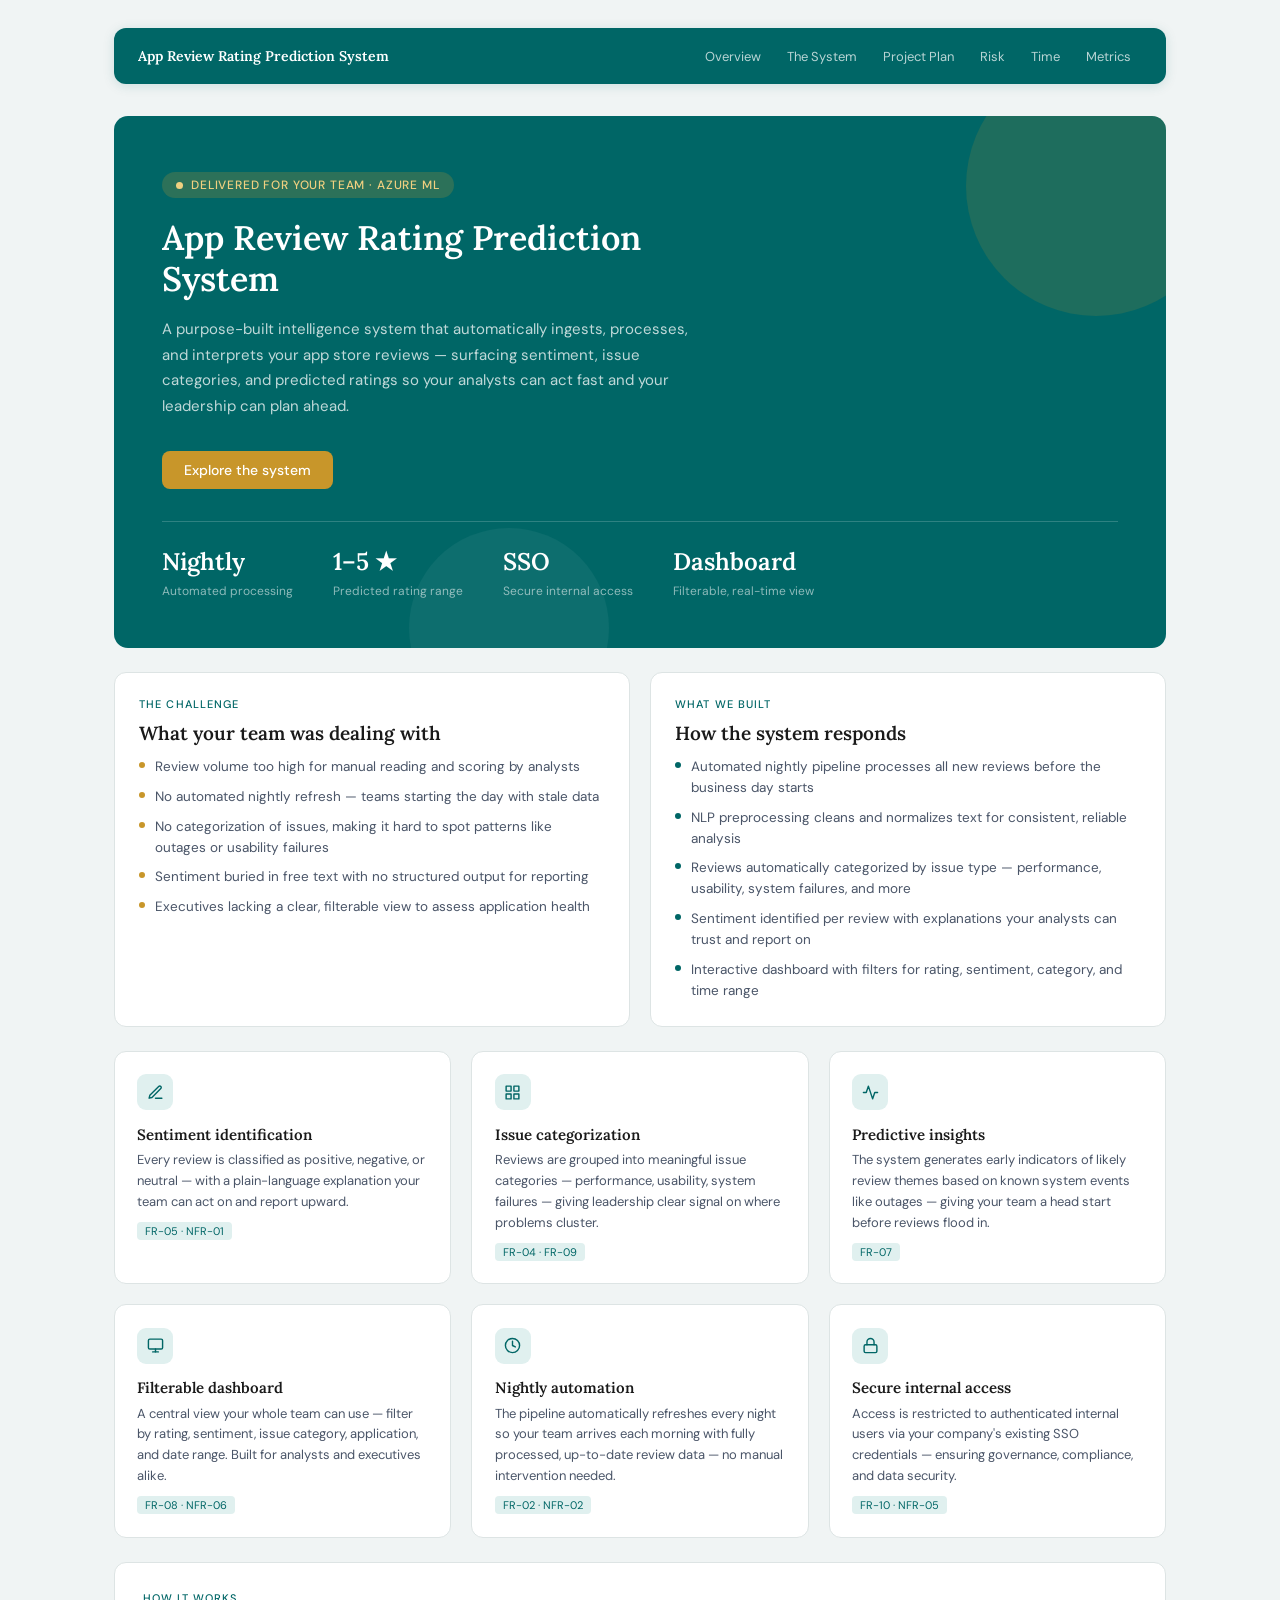
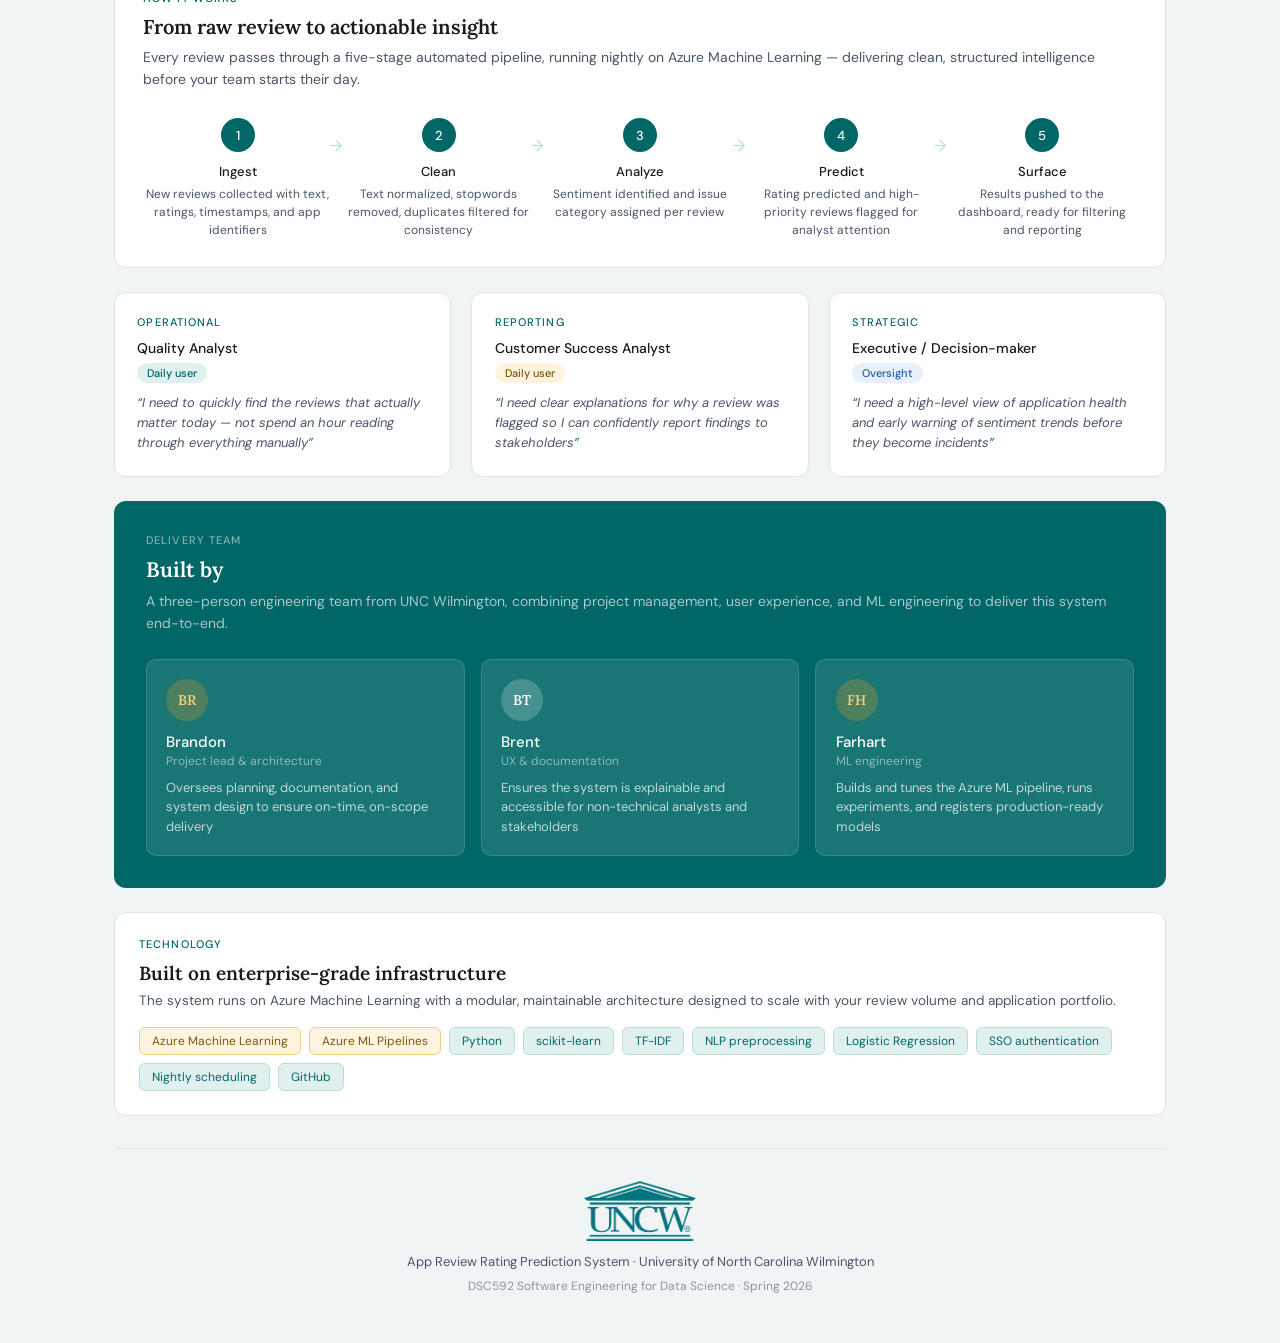
==== commit 95348983: "new update" ====
--- a/index.html
+++ b/index.html
@@ -21,7 +21,7 @@
       <a href="system.html">The System</a>
       <a href="plan.html">Project Plan</a>
       <a href="risk.html">Risk</a>
-      <a href="time.html">Time & Effort</a>
+      <a href="time.html">Time</a>
       <a href="metrics.html" class="active">Metrics</a>
     </div>
   </nav>
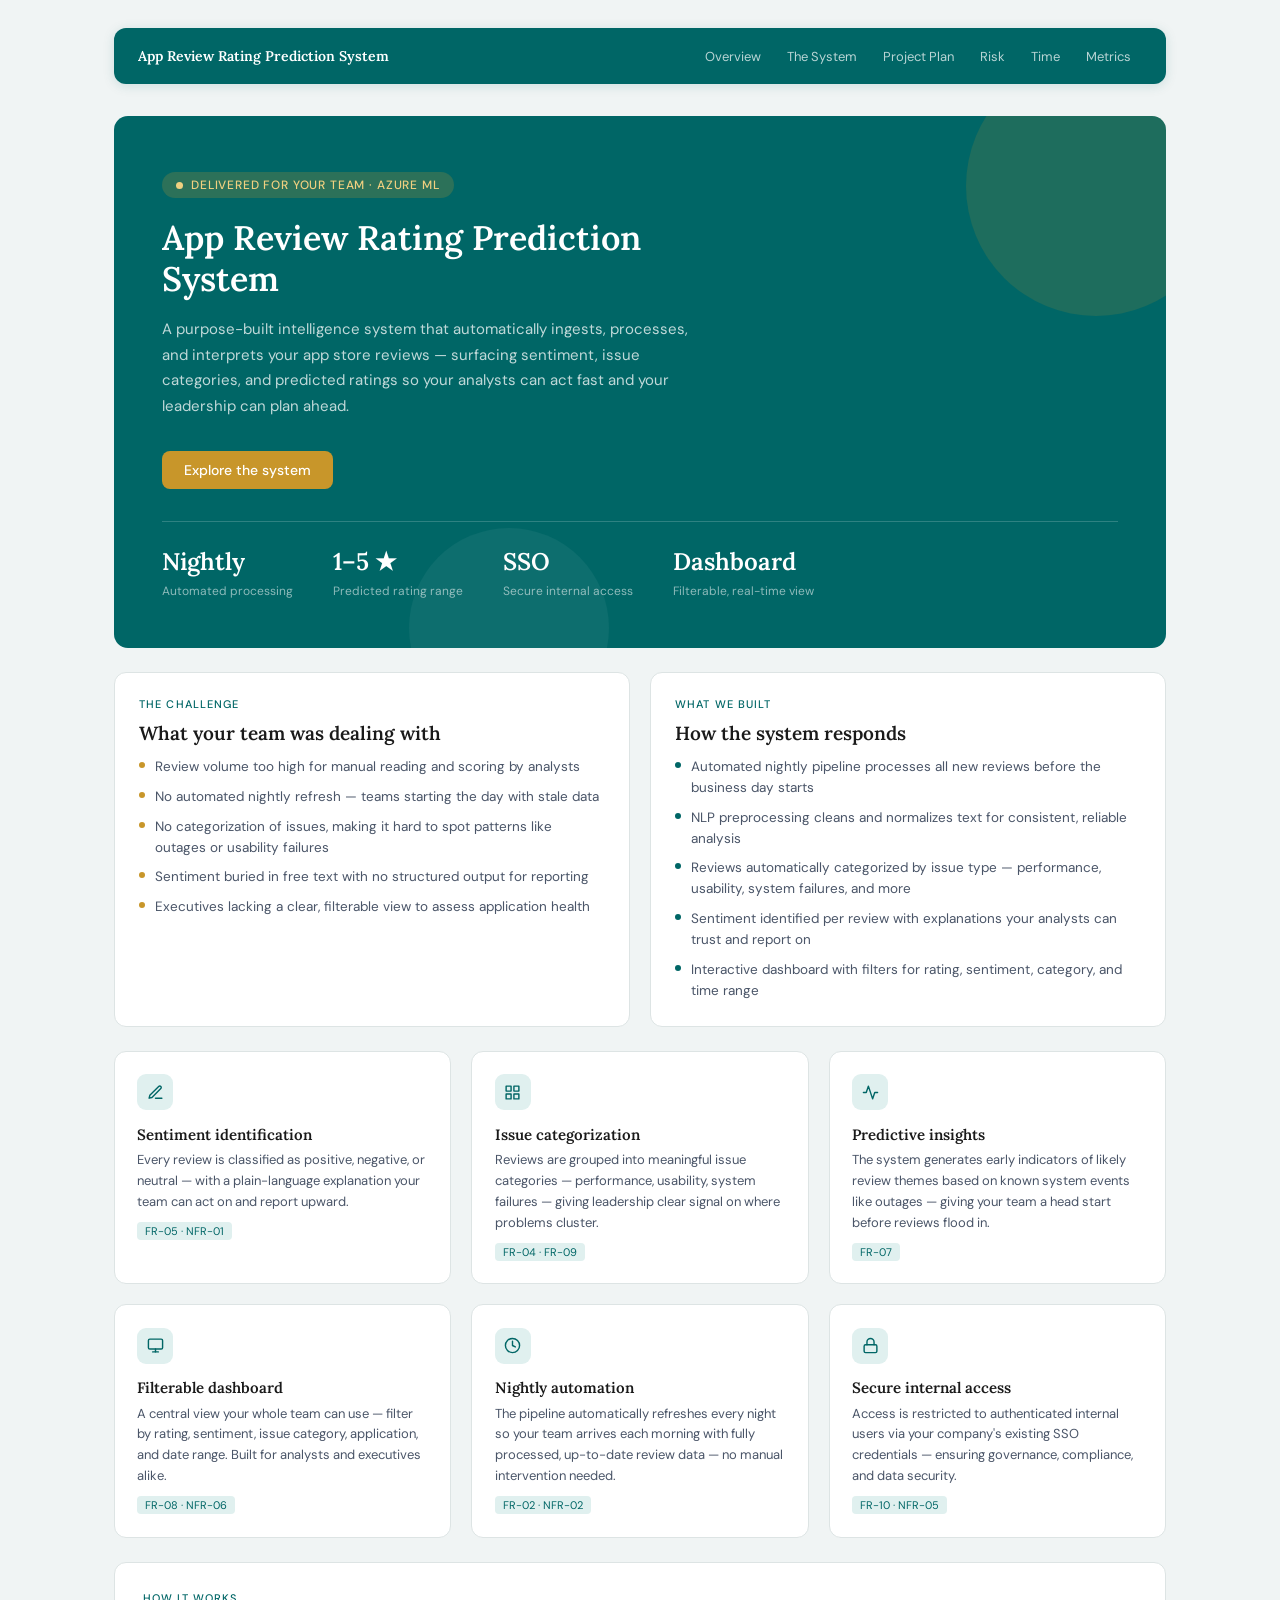
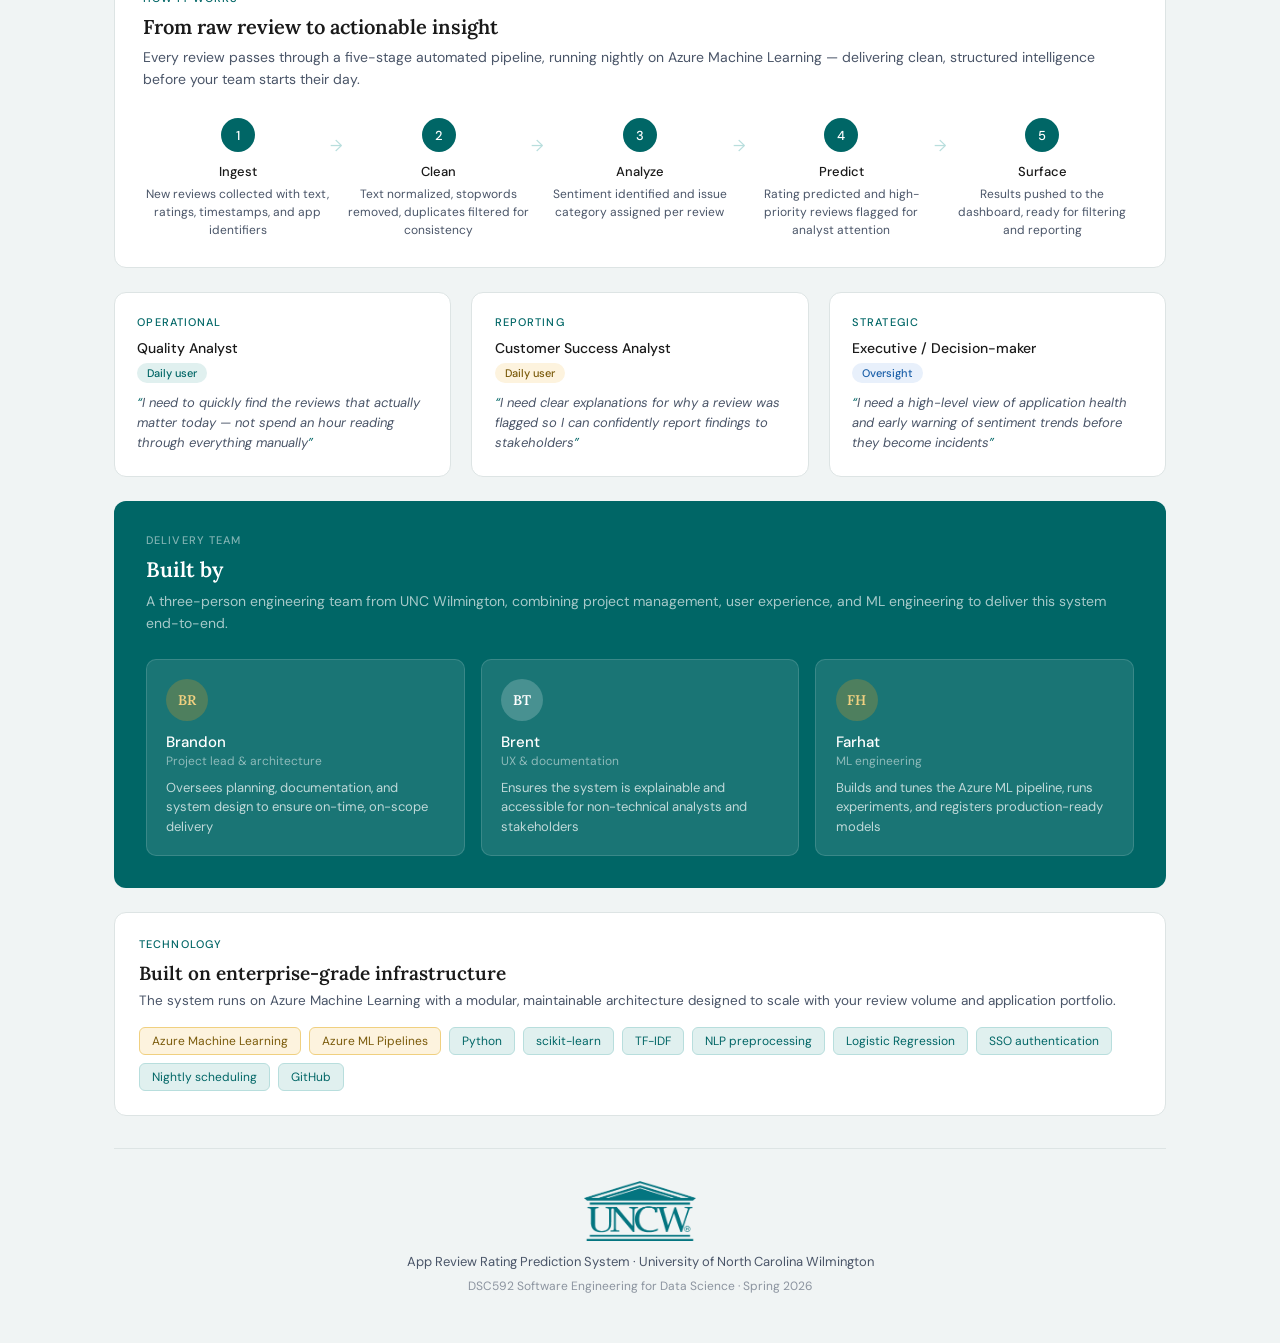
==== commit 6da13252: "time and metrics page new info added" ====
--- a/index.html
+++ b/index.html
@@ -22,7 +22,7 @@
       <a href="plan.html">Project Plan</a>
       <a href="risk.html">Risk</a>
       <a href="time.html">Time</a>
-      <a href="metrics.html" class="active">Metrics</a>
+      <a href="metrics.html">Metrics</a>
     </div>
   </nav>
 
@@ -36,7 +36,7 @@
     </div>
     <h1>App Review Rating Prediction System</h1>
     <p class="hero-desc">A purpose-built intelligence system that automatically ingests, processes, and interprets your app store reviews — surfacing sentiment, issue categories, and predicted ratings so your analysts can act fast and your leadership can plan ahead.</p>
-    <a href="#" class="hero-cta">Explore the system</a>
+    <a href="system.html" class="hero-cta">Explore the system</a>
     <hr class="hero-divider">
     <div class="hero-stats">
       <div><span class="hstat-num">Nightly</span><span class="hstat-lbl">Automated processing</span></div>
@@ -220,7 +220,7 @@
       </div>
       <div class="member">
         <div class="mav mav-g">FH</div>
-        <div class="mname">Farhart</div>
+        <div class="mname">Farhat</div>
         <div class="mrole">ML engineering</div>
         <div class="mfocus">Builds and tunes the Azure ML pipeline, runs experiments, and registers production-ready models</div>
       </div>
--- a/css/shared.css
+++ b/css/shared.css
@@ -689,4 +689,251 @@
   .summary-grid { grid-template-columns: 1fr; }
   .week-cols    { grid-template-columns: 1fr; }
   .risk-wrap    { overflow-x: auto; }
+}
+
+
+/* ══════════════════════════════════════
+   METRICS PAGE — POPULATED
+══════════════════════════════════════ */
+
+/* 4-column headline grid */
+.metrics-grid-4 {
+  display: grid;
+  grid-template-columns: repeat(4, 1fr);
+  gap: 1rem;
+  margin-bottom: 1.5rem;
+}
+.metric-card--best {
+  border-color: var(--teal-mid);
+  background: var(--teal-light);
+}
+.metric-val--best { color: var(--teal); }
+.metric-badge {
+  display: inline-block; font-size: 10px; font-weight: 500;
+  padding: 2px 8px; border-radius: 4px; margin-top: 0.4rem;
+}
+.mb-base  { background: #faeeda; color: #854f0b; }
+.mb-best  { background: var(--teal-light); color: var(--teal); }
+.mb-phase { background: #edf7e6; color: #2e6b17; }
+
+/* Experiment table */
+.exp-table-wrap {
+  background: var(--surface);
+  border: 0.5px solid var(--border);
+  border-radius: 12px;
+  overflow: hidden;
+  margin-bottom: 1.5rem;
+}
+.exp-table-header {
+  padding: 1.25rem 1rem 0.75rem;
+  border-bottom: 0.5px solid var(--border);
+}
+.exp-table-header h2 {
+  font-family: var(--ff-d);
+  font-size: 19px; font-weight: 600; color: var(--text);
+}
+.exp-table-wrap table { width: 100%; border-collapse: collapse; font-size: 13.5px; }
+.exp-table-wrap thead { background: var(--teal); }
+.exp-table-wrap th {
+  text-align: left; font-size: 11px; font-weight: 500;
+  letter-spacing: 0.08em; text-transform: uppercase;
+  color: rgba(255,255,255,0.85); padding: 0.75rem 1rem;
+}
+.exp-table-wrap td {
+  padding: 0.7rem 1rem;
+  border-bottom: 0.5px solid var(--border);
+  color: var(--muted); vertical-align: middle;
+}
+.exp-table-wrap tr:last-child td { border-bottom: none; }
+.exp-table-wrap tr.best-row td { background: var(--teal-light); }
+.exp-table-wrap tr:hover td { background: var(--bg); }
+.exp-table-wrap tr.best-row:hover td { background: #d0ebe9; }
+
+.model-name { font-weight: 500; color: var(--text); }
+.best-pill {
+  font-size: 10px; background: var(--teal); color: #fff;
+  padding: 2px 7px; border-radius: 4px; margin-left: 6px; vertical-align: middle;
+}
+.method-pill { font-size: 11px; padding: 2px 8px; border-radius: 4px; display: inline-block; }
+.mp-pipeline { background: #e8f0fb; color: #185fa8; }
+.mp-automl   { background: var(--gold-light); color: #7a5a0a; }
+.val-good { color: var(--teal); font-weight: 500; }
+.val-bad  { color: #a32d2d; }
+.val-mid  { color: #854f0b; }
+
+/* Azure baseline pipeline */
+.pipeline-card {
+  background: var(--surface);
+  border: 0.5px solid var(--border);
+  border-radius: 12px;
+  padding: 1.5rem;
+  margin-bottom: 1.5rem;
+}
+.pipeline-card h2 {
+  font-family: var(--ff-d);
+  font-size: 19px; font-weight: 600; color: var(--text); margin-bottom: 0.4rem;
+}
+.pipeline-desc { font-size: 13.5px; color: var(--muted); line-height: 1.6; margin-bottom: 1.25rem; }
+.az-steps {
+  display: grid; grid-template-columns: repeat(5, 1fr);
+  gap: 0.5rem; margin-bottom: 0.5rem;
+}
+.az-step { text-align: center; position: relative; }
+.az-box {
+  background: var(--teal-light); border: 0.5px solid var(--teal-mid);
+  border-radius: 8px; padding: 0.6rem 0.4rem;
+  font-size: 11px; font-weight: 500; color: var(--teal); line-height: 1.4;
+}
+.az-lbl  { font-size: 10px; color: var(--muted); margin-top: 4px; }
+.az-arr  { position: absolute; top: 16px; right: -8px; font-size: 13px; color: var(--teal-mid); }
+.baseline-results {
+  display: grid; grid-template-columns: repeat(4, 1fr);
+  gap: 0.75rem; margin-top: 0.75rem;
+}
+.br-item { background: var(--bg); border-radius: 8px; padding: 0.75rem; text-align: center; }
+.br-label { font-size: 10px; color: var(--muted); text-transform: uppercase; letter-spacing: 0.07em; margin-bottom: 4px; }
+.br-val { font-family: var(--ff-d); font-size: 18px; font-weight: 600; color: var(--text); }
+.br-val--neg { color: #a32d2d; }
+
+/* EDA grid */
+.eda-grid {
+  display: grid; grid-template-columns: 1fr 1fr;
+  gap: 1.25rem; margin-bottom: 1.25rem;
+}
+.eda-card {
+  background: var(--surface);
+  border: 0.5px solid var(--border);
+  border-radius: 12px; padding: 1.4rem;
+}
+.eda-card h3 {
+  font-family: var(--ff-d);
+  font-size: 16px; font-weight: 600; color: var(--text); margin-bottom: 0.5rem;
+}
+.eda-card p { font-size: 13.5px; color: var(--muted); line-height: 1.6; margin-bottom: 0.75rem; }
+.eda-stat-row { display: flex; gap: 0.75rem; flex-wrap: wrap; margin-top: 0.5rem; }
+.eda-stat { background: var(--bg); border-radius: 8px; padding: 0.6rem 0.9rem; text-align: center; }
+.eda-stat-num { font-family: var(--ff-d); font-size: 17px; font-weight: 600; color: var(--teal); display: block; }
+.eda-stat-lbl { font-size: 11px; color: var(--muted); }
+
+/* Sentiment bars */
+.sent-bars { display: flex; flex-direction: column; gap: 8px; margin-top: 0.75rem; }
+.sent-row  { display: flex; align-items: center; gap: 10px; font-size: 13px; }
+.sent-label { width: 70px; color: var(--muted); flex-shrink: 0; }
+.sent-bar-wrap { flex: 1; background: var(--bg); border-radius: 20px; height: 10px; overflow: hidden; }
+.sent-bar  { height: 100%; border-radius: 20px; }
+.sb-pos { background: var(--teal); }
+.sb-neu { background: var(--gold); }
+.sb-neg { background: #e24b4a; }
+.sent-count { font-size: 12px; color: var(--muted); flex-shrink: 0; width: 55px; text-align: right; }
+
+/* Category bars */
+.cat-bars  { display: flex; flex-direction: column; gap: 8px; margin-top: 0.75rem; }
+.cat-row   { display: flex; align-items: center; gap: 10px; }
+.cat-label { width: 100px; color: var(--muted); flex-shrink: 0; font-size: 12px; }
+.cat-bar-wrap { flex: 1; background: var(--bg); border-radius: 20px; height: 10px; overflow: hidden; }
+.cat-bar   { height: 100%; border-radius: 20px; background: var(--teal); }
+.cat-count { font-size: 12px; color: var(--muted); width: 55px; text-align: right; flex-shrink: 0; }
+
+/* Cleaning grid */
+.cleaning-grid {
+  display: grid; grid-template-columns: repeat(3, 1fr); gap: 0.75rem 1rem;
+}
+.cleaning-item {
+  display: flex; align-items: flex-start; gap: 10px;
+  font-size: 13.5px; color: var(--muted); line-height: 1.5;
+}
+.cleaning-item code {
+  font-size: 12px; background: var(--bg);
+  padding: 1px 5px; border-radius: 4px; color: var(--teal);
+}
+.cleaning-dot {
+  width: 6px; height: 6px; border-radius: 50%;
+  background: var(--teal); flex-shrink: 0; margin-top: 6px;
+}
+
+/* Responsive additions */
+@media (max-width: 768px) {
+  .metrics-grid-4 { grid-template-columns: 1fr 1fr; }
+  .az-steps       { grid-template-columns: 1fr; }
+  .az-arr         { display: none; }
+  .baseline-results { grid-template-columns: 1fr 1fr; }
+  .eda-grid       { grid-template-columns: 1fr; }
+  .cleaning-grid  { grid-template-columns: 1fr; }
+}
+
+
+/* ══════════════════════════════════════
+   METRICS — ADDITIONAL STYLES
+   (hierarchy card, n-gram row, exp3 note)
+══════════════════════════════════════ */
+
+/* N-gram highlight row */
+.exp-table-wrap tr.highlight-row td { background: #fdf8ee; }
+.exp-table-wrap tr.highlight-row:hover td { background: #f9f0d8; }
+.insight-pill {
+  font-size: 10px; background: var(--gold-light);
+  color: #7a5a0a; border: 0.5px solid var(--gold-mid);
+  padding: 2px 7px; border-radius: 4px;
+  margin-left: 6px; vertical-align: middle;
+}
+
+/* Performance hierarchy card */
+.hierarchy-card {
+  background: var(--surface);
+  border: 0.5px solid var(--border);
+  border-radius: 12px;
+  padding: 1.5rem;
+  margin-bottom: 1.5rem;
+}
+.hierarchy-card h2 {
+  font-family: var(--ff-d);
+  font-size: 19px; font-weight: 600; color: var(--text); margin-bottom: 0.4rem;
+}
+.hierarchy-desc { font-size: 13.5px; color: var(--muted); line-height: 1.6; margin-bottom: 1.25rem; }
+.hierarchy-tiers {
+  display: flex; align-items: stretch; gap: 0.75rem;
+}
+.tier {
+  flex: 1; border-radius: 10px; padding: 1rem;
+}
+.tier--low  { background: #fcebeb; border: 0.5px solid #f5c0c0; }
+.tier--mid  { background: var(--gold-light); border: 0.5px solid var(--gold-mid); }
+.tier--best { background: var(--teal-light); border: 0.5px solid var(--teal-mid); }
+.tier-arrow {
+  display: flex; align-items: center;
+  font-size: 20px; color: var(--border); flex-shrink: 0;
+}
+.tier-label {
+  font-size: 11px; font-weight: 500; letter-spacing: 0.07em;
+  text-transform: uppercase; margin-bottom: 0.4rem;
+}
+.tier--low  .tier-label { color: #a32d2d; }
+.tier--mid  .tier-label { color: #7a5a0a; }
+.tier--best .tier-label { color: var(--teal); }
+.tier-models {
+  font-size: 13px; font-weight: 500; color: var(--text);
+  margin-bottom: 0.4rem; line-height: 1.4;
+}
+.tier-note { font-size: 12px; color: var(--muted); line-height: 1.5; }
+
+/* Experiment 3 constraint note */
+.exp3-note {
+  display: flex; gap: 1rem; align-items: flex-start;
+  background: #fdf8ee;
+  border: 0.5px solid var(--gold-mid);
+  border-left: 3px solid var(--gold);
+  border-radius: 0 8px 8px 0;
+  padding: 1.1rem 1.25rem;
+  margin-bottom: 1.5rem;
+}
+.exp3-icon { font-size: 16px; color: var(--gold); flex-shrink: 0; margin-top: 1px; }
+.exp3-title {
+  font-size: 13px; font-weight: 500; color: #7a5a0a; margin-bottom: 0.4rem;
+}
+.exp3-note p { font-size: 13px; color: var(--muted); line-height: 1.6; }
+
+/* Responsive */
+@media (max-width: 768px) {
+  .hierarchy-tiers { flex-direction: column; }
+  .tier-arrow { transform: rotate(90deg); justify-content: center; }
 }
